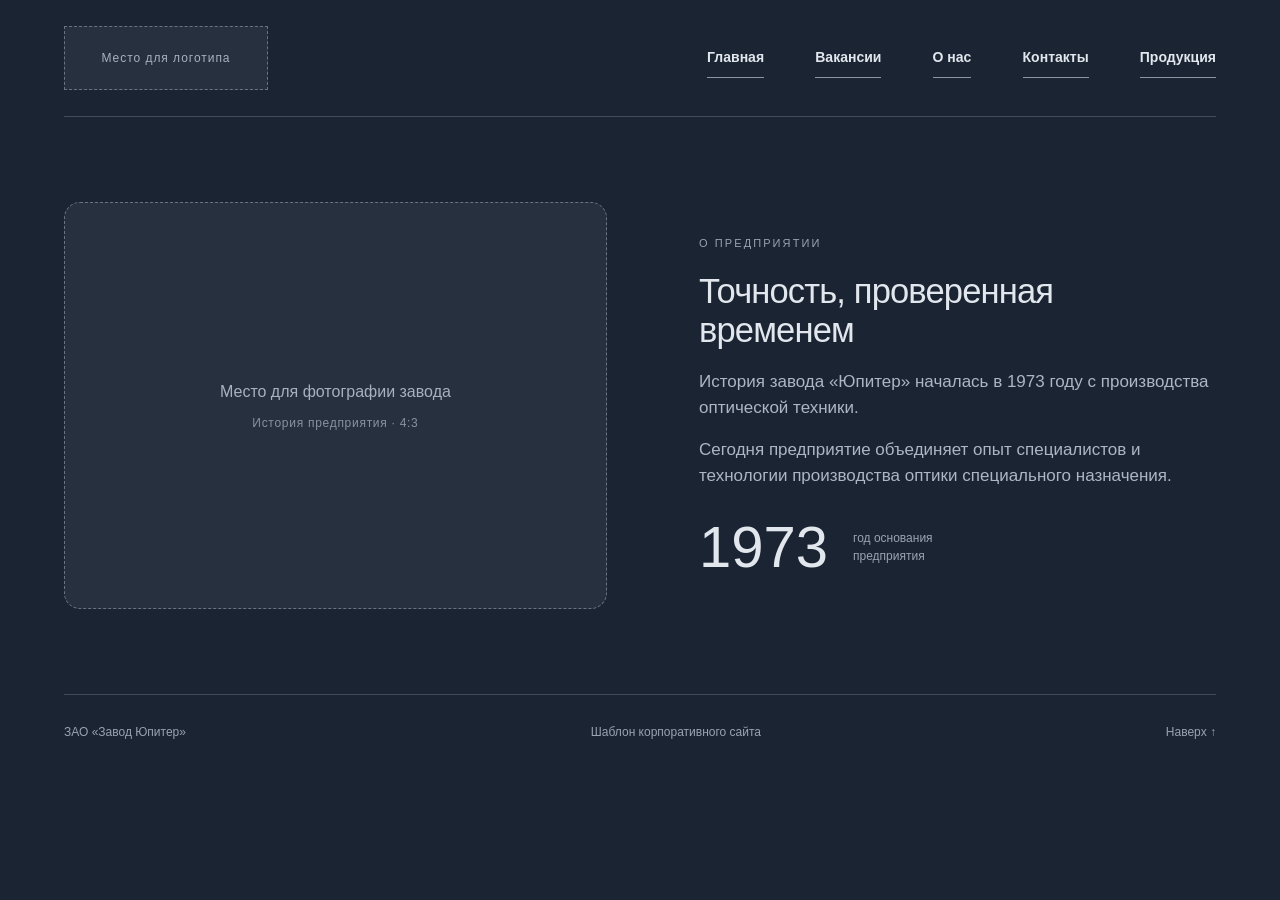
==== about.html @ 8c1e33b5 "Разделила сайт на отдельные страницы: Главная, О нас, Вакансии" ====
<!DOCTYPE html>
<html lang="ru">
<head>
    <meta charset="UTF-8">
    <link rel="stylesheet" href="./style.css">
    <meta name="viewport" content="width=device-width, initial-scale=1.0">
    <title>О предприятии — Завод Юпитер</title>
</head>
<body id="about-page">
    <a class="skip-link" href="#main">К содержимому</a>
    
    <header class="header wrap">
        <a class="logo-slot placeholder" href="index.html" aria-label="Завод Юпитер — главная">Место для логотипа</a>
        <nav aria-label="Основная навигация">
            <a href="index.html">Главная</a>
            <a href="careers.html">Вакансии</a>
            <a href="about.html">О нас</a>
            <a href="index.html#contacts">Контакты</a>
            <a href="index.html#products">Продукция</a>
        </nav>
    </header>

    <main id="main">
        <section class="about wrap" aria-labelledby="about-title">
            <div class="about-slot placeholder">
                <span>Место для фотографии завода<span>История предприятия · 4:3</span></span>
            </div>
            <div class="about-copy">
                <p class="eyebrow">О предприятии</p>
                <h2 id="about-title">Точность, проверенная временем</h2>
                <p>История завода «Юпитер» началась в 1973 году с производства оптической техники.</p>
                <p>Сегодня предприятие объединяет опыт специалистов и технологии производства оптики специального назначения.</p>
                <div class="history-mark">
                    <strong>1973</strong>
                    <span>год основания<br>предприятия</span>
                </div>
            </div>
        </section>
    </main>

    <footer class="footer wrap">
        <span>ЗАО «Завод Юпитер»</span>
        <span>Шаблон корпоративного сайта</span>
        <a href="index.html">Наверх ↑</a>
    </footer>
</body>
</html>
---- style.css ----
/* Цвета и настройки темы */
:root {
    color-scheme: dark;
    --bg: #1b2433;
    --panel: #252f3e;
    --text: #e2e7ed;
    --muted: #99a3b1;
    --line: #414b5a;
    --accent: #d83b47;
}

/* Базовые стили */
* {
    box-sizing: border-box;
}

html {
    scroll-behavior: smooth;
    scroll-padding-top: 30px;
}

body {
    margin: 0;
    background: var(--bg);
    color: var(--text);
    font-family: Arial, Helvetica, sans-serif;
    line-height: 1.5;
}

a {
    color: inherit;
    text-decoration: none;
}

a:focus-visible,
summary:focus-visible {
    outline: 2px solid #f17882;
    outline-offset: 6px;
}

.wrap {
    width: calc(100% - 128px);
    max-width: 1728px;
    margin-inline: auto;
}

/* Шапка и навигация */
.header {
    min-height: 116px;
    display: flex;
    align-items: center;
    justify-content: space-between;
    gap: 40px;
}

/* Ячейки для изображений */
.placeholder {
    border: 1px dashed #687383;
    background: #26303e;
    color: #a8b1bd;
    display: flex;
    align-items: center;
    justify-content: center;
    text-align: center;
}

.placeholder span span {
    display: block;
    font-size: 12px;
    letter-spacing: .06em;
    margin-top: 10px;
    color: #8792a2;
}

.logo-slot {
    width: 204px;
    height: 64px;
    font-size: 12px;
    letter-spacing: .08em;
    flex-shrink: 0;
}

.header nav {
    display: flex;
    gap: clamp(24px, 4vw, 76px);
}

nav a {
    font-size: 14px;
    font-weight: 600;
    padding: 9px 0;
    border-bottom: 1px solid #8b95a4;
    transition: color .2s;
}

nav a:hover,
.text-link:hover {
    color: #f17882;
}

/* Первый экран */
.hero {
    text-align: center;
    padding: 92px 0 64px;
}

.eyebrow {
    text-transform: uppercase;
    font-size: 11px;
    letter-spacing: .19em;
    color: var(--muted);
    margin: 0 0 20px;
}

h1 {
    font-size: clamp(36px, 3.6vw, 68px);
    line-height: 1.1;
    letter-spacing: -.035em;
    margin: 0 0 10px;
    font-weight: 600;
}

.hero-subtitle {
    text-transform: uppercase;
    font-size: clamp(12px, 1.2vw, 19px);
    color: var(--muted);
    margin: 0;
}

.button {
    display: inline-flex;
    justify-content: space-between;
    align-items: center;
    gap: 65px;
    border: 1px solid #616b78;
    background: #303a49;
    border-radius: 40px;
    padding: 11px 32px;
    margin-top: 53px;
    font-size: 18px;
    transition: background .2s;
}

.button:hover {
    background: #414d5f;
}

/* Продукция */
.product-feature {
    max-width: 1920px;
    margin: auto;
    min-height: 560px;
    position: relative;
    border-radius: 24px;
    overflow: hidden;
    background: var(--panel);
    display: flex;
    align-items: center;
    justify-content: flex-end;
    padding: 64px 6%;
}

.feature-slot {
    position: absolute;
    inset: 0;
    border-radius: 24px;
    justify-content: flex-start;
    padding: 6%;
    text-align: left;
    background: #222d3b;
}

.slot-label {
    max-width: 40%;
    font-size: 14px;
    letter-spacing: .035em;
}

.product-card {
    position: relative;
    width: 450px;
    max-width: 48%;
    padding: 48px 40px;
    background: #444d5b;
    border: 1px solid #66707e;
    border-radius: 40px;
}

.product-card .eyebrow {
    font-size: 10px;
    color: #c0c6cf;
}

h2 {
    font-weight: 500;
    font-size: clamp(28px, 2.7vw, 48px);
    line-height: 1.15;
    letter-spacing: -.025em;
    margin: 0 0 18px;
}

.product-card h2 {
    font-size: 30px;
    font-weight: 600;
}

.product-card ul {
    list-style: none;
    padding: 0;
    margin: 35px 0;
    font-size: 18px;
    line-height: 1.7;
}

.text-link {
    display: inline-block;
    font-size: 13px;
    border-bottom: 1px solid #8b95a4;
    padding-bottom: 7px;
}

/* Патенты */
.patents {
    padding-block: 80px 100px;
}

.section-heading {
    margin-bottom: 52px;
}

.centered {
    text-align: center;
}

.section-heading p:not(.eyebrow) {
    color: var(--muted);
    font-size: 17px;
    margin: 0;
}

.patent-grid {
    display: grid;
    grid-template-columns: repeat(4, minmax(0, 1fr));
    gap: 40px;
}

figure {
    margin: 0;
}

.patent-slot {
    aspect-ratio: .76;
    border-radius: 12px;
    background: #343e4c;
    padding: 25px;
    font-size: 14px;
}

figcaption {
    display: flex;
    gap: 18px;
    font-size: 12px;
    margin-top: 18px;
    color: #b6beca;
}

figcaption > span {
    color: #758294;
}

/* О предприятии */
.about {
    display: grid;
    grid-template-columns: 1.05fr 1fr;
    gap: 8%;
    padding-block: 85px;
    border-top: 1px solid var(--line);
}

.about-slot {
    aspect-ratio: 4/3;
    border-radius: 16px;
}

.about-copy {
    align-self: center;
}

.about-copy > p:not(.eyebrow) {
    color: #adb6c3;
    font-size: 17px;
    max-width: 550px;
}

.history-mark {
    display: flex;
    gap: 25px;
    align-items: center;
    margin-top: 30px;
}

.history-mark strong {
    font-size: 58px;
    line-height: 1;
    font-weight: 400;
}

.history-mark span {
    color: var(--muted);
    font-size: 12px;
}

/* Вакансии */
.careers {
    padding-block: 80px 100px;
    border-top: 1px solid var(--line);
}

.vacancy-list {
    border-top: 1px solid var(--line);
}

details {
    border-bottom: 1px solid var(--line);
    padding: 0 24px;
}

summary {
    cursor: pointer;
    list-style: none;
    display: flex;
    justify-content: space-between;
    align-items: center;
    gap: 20px;
    padding: 26px 0;
    font-size: 18px;
}

summary::-webkit-details-marker {
    display: none;
}

summary span {
    font-size: 28px;
    color: var(--muted);
    transition: transform .2s;
}

details[open] summary span {
    transform: rotate(45deg);
}

details p {
    color: var(--muted);
    margin: 0 0 18px;
}

details .text-link {
    margin-bottom: 25px;
}

/* Контакты */
.contacts {
    border-top: 1px solid var(--line);
    padding-block: 60px;
    display: flex;
    align-items: center;
    justify-content: space-between;
    gap: 30px;
}

.contacts p:not(.eyebrow) {
    color: var(--muted);
    font-size: 13px;
}

.phone {
    font-size: clamp(22px, 2.5vw, 42px);
    white-space: nowrap;
}

.phone span {
    color: var(--muted);
    margin-left: 20px;
}

/* Подвал */
.footer {
    border-top: 1px solid var(--line);
    padding-block: 28px;
    display: flex;
    justify-content: space-between;
    gap: 20px;
    color: var(--muted);
    font-size: 12px;
}

/* Доступность */
.skip-link {
    position: absolute;
    top: 10px;
    left: 10px;
    transform: translateY(-200%);
    padding: 12px;
    background: var(--bg);
    z-index: 10;
}

.skip-link:focus {
    transform: none;
}

@media (min-width: 1800px) {
    .hero {
        padding-block: 110px 75px;
    }

    .product-feature {
        min-height: 700px;
    }

    .patent-slot {
        padding: 40px;
    }

}

@media (max-width: 1000px) {
    .wrap {
        width: calc(100% - 64px);
    }

    .header {
        gap: 24px;
    }

    .header nav {
        gap: 22px;
    }

    .logo-slot {
        width: 160px;
    }

    .hero {
        padding-top: 70px;
    }

    .product-feature {
        min-height: 480px;
        padding: 40px;
    }

    .product-card {
        padding: 32px;
        max-width: 52%;
    }

    .product-card h2 {
        font-size: 26px;
    }

    .product-card ul {
        font-size: 16px;
    }

    .patent-grid {
        gap: 20px;
    }

    .about {
        gap: 40px;
    }

    .phone {
        font-size: 26px;
    }

}

@media (max-width: 700px) {
    .wrap {
        width: calc(100% - 40px);
    }

    .header {
        padding-block: 22px;
        flex-direction: column;
        align-items: flex-start;
        gap: 22px;
    }

    .logo-slot {
        height: 50px;
    }

    .header nav {
        width: 100%;
        gap: 10px 22px;
        flex-wrap: wrap;
    }

    nav a {
        font-size: 12px;
    }

    .hero {
        padding-block: 55px 45px;
    }

    .hero .eyebrow {
        font-size: 9px;
    }

    .button {
        margin-top: 32px;
    }

    .product-feature {
        margin-inline: 12px;
        padding: 0;
        display: block;
        border-radius: 16px;
    }

    .feature-slot {
        position: relative;
        min-height: 240px;
        border-radius: 16px 16px 0 0;
        padding: 25px;
        justify-content: center;
        text-align: center;
    }

    .slot-label {
        max-width: 100%;
        font-size: 12px;
    }

    .product-card {
        width: 100%;
        max-width: none;
        padding: 30px;
        border-radius: 0 0 16px 16px;
    }

    .product-card ul {
        margin-block: 24px;
    }

    .patents {
        padding-block: 55px;
    }

    .section-heading {
        margin-bottom: 32px;
    }

    .section-heading p:not(.eyebrow) {
        font-size: 14px;
    }

    .patent-grid {
        grid-template-columns: repeat(2, minmax(0, 1fr));
        gap: 28px 16px;
    }

    .patent-slot {
        font-size: 12px;
        padding: 12px;
    }

    figcaption {
        font-size: 10px;
        gap: 8px;
    }

    .about {
        grid-template-columns: 1fr;
        padding-block: 50px;
        gap: 32px;
    }

    .about-copy > p:not(.eyebrow) {
        font-size: 15px;
    }

    .careers {
        padding-block: 50px;
    }

    details {
        padding-inline: 4px;
    }

    summary {
        font-size: 15px;
        padding-block: 22px;
    }

    .contacts {
        align-items: flex-start;
        flex-direction: column;
        padding-block: 45px;
    }

    .phone {
        font-size: 24px;
    }

    .phone span {
        margin-left: 5px;
    }

    .footer {
        flex-wrap: wrap;
        font-size: 11px;
    }

    .footer span:nth-child(2) {
        display: none;
    }

}

@media (prefers-reduced-motion: reduce) {
    html {
        scroll-behavior: auto;
    }

    * {
        transition: none !important;
    }

}
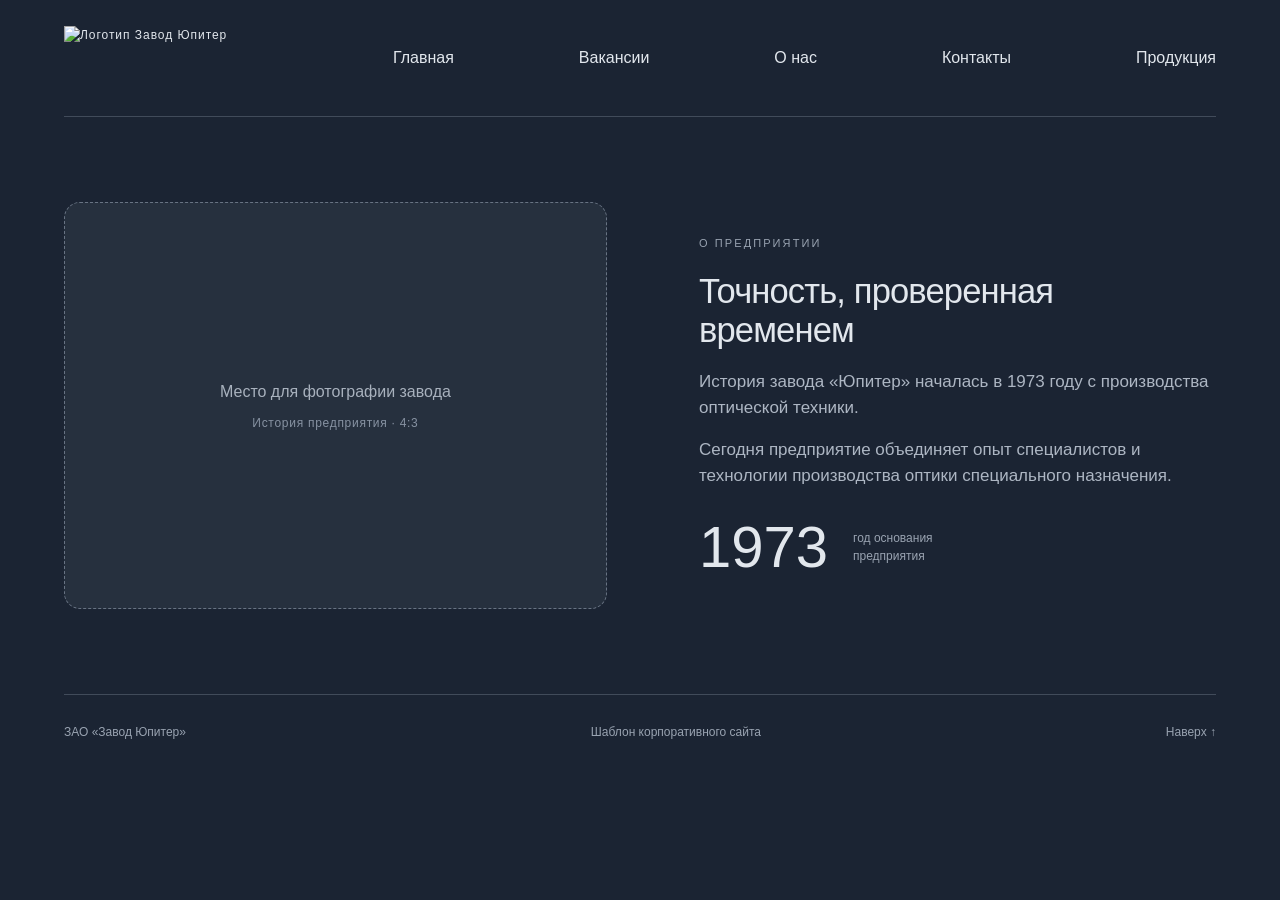
==== commit 8737dfd6: "gjcvjnhtnm" ====
--- a/about.html
+++ b/about.html
@@ -7,17 +7,18 @@
     <title>О предприятии — Завод Юпитер</title>
 </head>
 <body id="about-page">
-    <a class="skip-link" href="#main">К содержимому</a>
+   
     
     <header class="header wrap">
-        <a class="logo-slot placeholder" href="index.html" aria-label="Завод Юпитер — главная">Место для логотипа</a>
-        <nav aria-label="Основная навигация">
+       <a class="logo-slot" href="index.html" aria-label="Завод Юпитер — главная">
+   <img src="./imпg/logo.jpg" alt="Логотип Завод Юпитер">
+</a>
             <a href="index.html">Главная</a>
             <a href="careers.html">Вакансии</a>
             <a href="about.html">О нас</a>
             <a href="index.html#contacts">Контакты</a>
             <a href="index.html#products">Продукция</a>
-        </nav>
+       
     </header>
 
     <main id="main">
--- a/style.css
+++ b/style.css
@@ -26,7 +26,20 @@
     font-family: Arial, Helvetica, sans-serif;
     line-height: 1.5;
 }
-
+.logo-slot {
+    display: block;       /* Превращаем ссылку в блок фиксированного размера */
+    width: 204px;         /* Ширина по твоему макету */
+    height: 64px;         /* Высота по твоему макету */
+    border: none;         /* Убираем рамку, если она осталась от placeholder */
+    background: none;     /* Убираем серый фон заглушки */
+}
+
+/* Сама картинка внутри */
+.logo-slot img {
+    width: 100%;          /* Растягиваем на всю ширину контейнера */
+    height: 100%;         /* Растягиваем на всю высоту контейнера */
+    object-fit: contain;  /* ВАЖНО: Логотип впишется целиком, не обрежется и не сплющится */
+    display: block;  }    
 a {
     color: inherit;
     text-decoration: none;
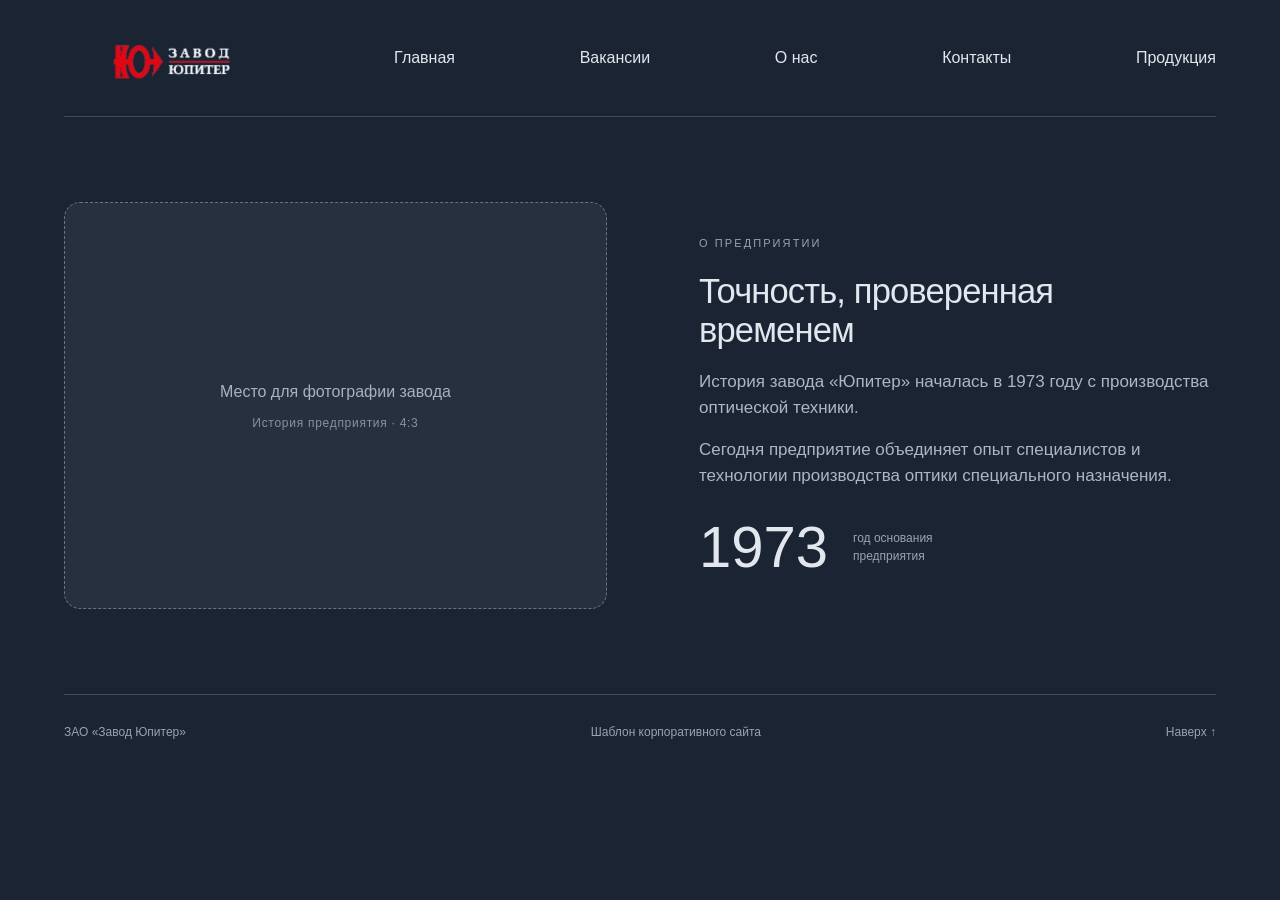
==== commit 9b8dd691: "a" ====
--- a/about.html
+++ b/about.html
@@ -11,7 +11,7 @@
     
     <header class="header wrap">
        <a class="logo-slot" href="index.html" aria-label="Завод Юпитер — главная">
-   <img src="./imпg/logo.jpg" alt="Логотип Завод Юпитер">
+   <img src="./img/logo.png" alt="Логотип Завод Юпитер">
 </a>
             <a href="index.html">Главная</a>
             <a href="careers.html">Вакансии</a>
--- a/style.css
+++ b/style.css
@@ -26,20 +26,7 @@
     font-family: Arial, Helvetica, sans-serif;
     line-height: 1.5;
 }
-.logo-slot {
-    display: block;       /* Превращаем ссылку в блок фиксированного размера */
-    width: 204px;         /* Ширина по твоему макету */
-    height: 64px;         /* Высота по твоему макету */
-    border: none;         /* Убираем рамку, если она осталась от placeholder */
-    background: none;     /* Убираем серый фон заглушки */
-}
-
-/* Сама картинка внутри */
-.logo-slot img {
-    width: 100%;          /* Растягиваем на всю ширину контейнера */
-    height: 100%;         /* Растягиваем на всю высоту контейнера */
-    object-fit: contain;  /* ВАЖНО: Логотип впишется целиком, не обрежется и не сплющится */
-    display: block;  }    
+
 a {
     color: inherit;
     text-decoration: none;
@@ -57,7 +44,9 @@
     margin-inline: auto;
 }
 
-/* Шапка и навигация */
+/* =========================================
+   ИСПРАВЛЕННАЯ ШАПКА И НАВИГАЦИЯ
+   ========================================= */
 .header {
     min-height: 116px;
     display: flex;
@@ -65,6 +54,50 @@
     justify-content: space-between;
     gap: 40px;
 }
+
+/* НОВЫЕ СТИЛИ ДЛЯ ЛОГОТИПА */
+.logo-slot {
+    display: flex;
+    align-items: center;
+    justify-content: center;
+    /* Убрали жесткие размеры, чтобы логотип не был маленьким в большой рамке */
+    padding: 10px; 
+    border: none !important;       /* Убираем пунктирную рамку placeholder */
+    background: transparent !important; /* Убираем серый фон */
+    flex-shrink: 0;
+}
+
+.logo-slot img {
+    height: 50px; /* Оптимальная высота для шапки */
+    width: auto;  /* Ширина подстроится пропорционально */
+    object-fit: contain;
+    display: block;
+}
+
+/* ИСПРАВЛЕННОЕ МЕНЮ (чтобы не разъезжалось) */
+.header nav {
+    display: flex;
+    gap: 30px; /* Фиксированный отступ вместо растягивающегося clamp */
+    align-items: center;
+}
+
+nav a {
+    font-size: 14px;
+    font-weight: 600;
+    padding: 9px 0;
+    border-bottom: 1px solid #8b95a4;
+    transition: color .2s;
+    white-space: nowrap; /* Чтобы ссылки не переносились */
+}
+
+nav a:hover,
+.text-link:hover {
+    color: #f17882;
+}
+
+/* =========================================
+   ОСТАЛЬНЫЕ СТИЛИ (БЕЗ ИЗМЕНЕНИЙ)
+   ========================================= */
 
 /* Ячейки для изображений */
 .placeholder {
@@ -83,32 +116,6 @@
     letter-spacing: .06em;
     margin-top: 10px;
     color: #8792a2;
-}
-
-.logo-slot {
-    width: 204px;
-    height: 64px;
-    font-size: 12px;
-    letter-spacing: .08em;
-    flex-shrink: 0;
-}
-
-.header nav {
-    display: flex;
-    gap: clamp(24px, 4vw, 76px);
-}
-
-nav a {
-    font-size: 14px;
-    font-weight: 600;
-    padding: 9px 0;
-    border-bottom: 1px solid #8b95a4;
-    transition: color .2s;
-}
-
-nav a:hover,
-.text-link:hover {
-    color: #f17882;
 }
 
 /* Первый экран */
@@ -451,8 +458,9 @@
         gap: 22px;
     }
 
-    .logo-slot {
-        width: 160px;
+    /* Адаптив для логотипа на планшетах */
+    .logo-slot img {
+        height: 40px;
     }
 
     .hero {
@@ -501,10 +509,6 @@
         flex-direction: column;
         align-items: flex-start;
         gap: 22px;
-    }
-
-    .logo-slot {
-        height: 50px;
     }
 
     .header nav {
@@ -645,4 +649,4 @@
         transition: none !important;
     }
 
-}
+}
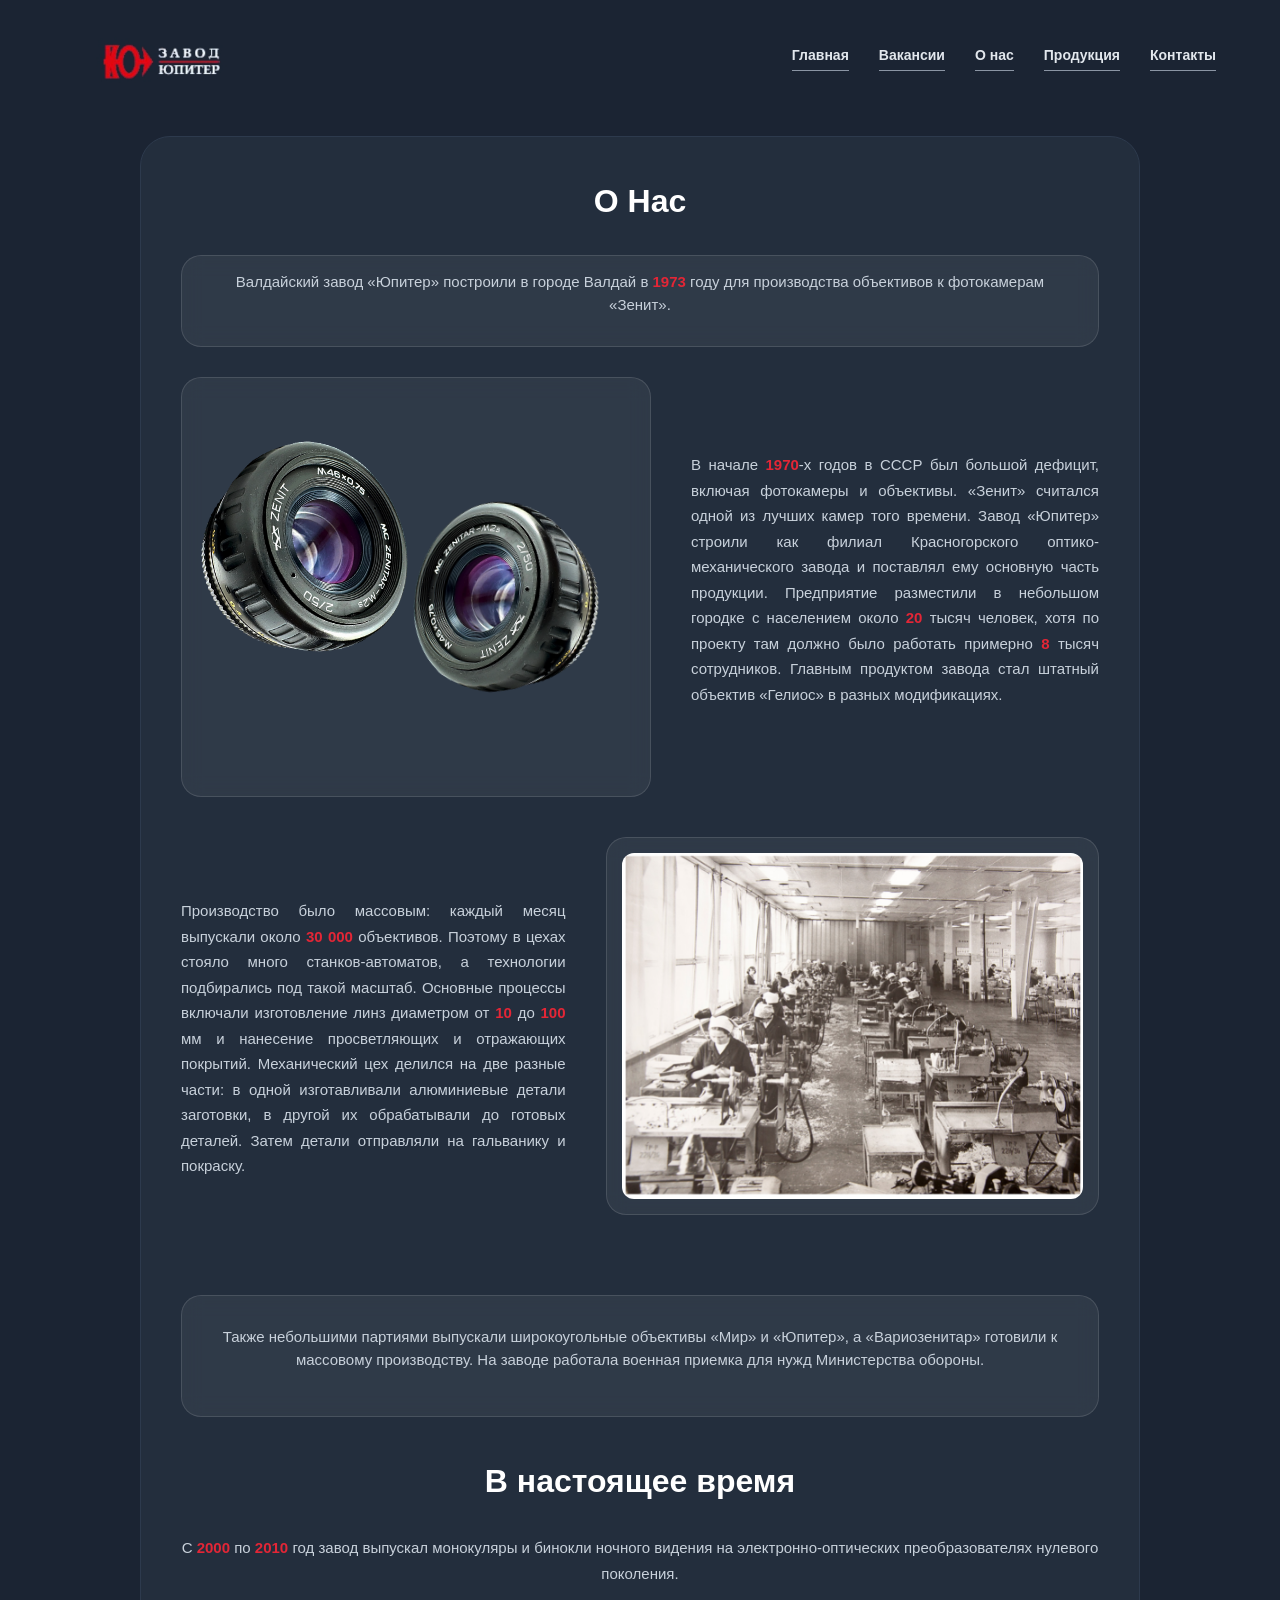
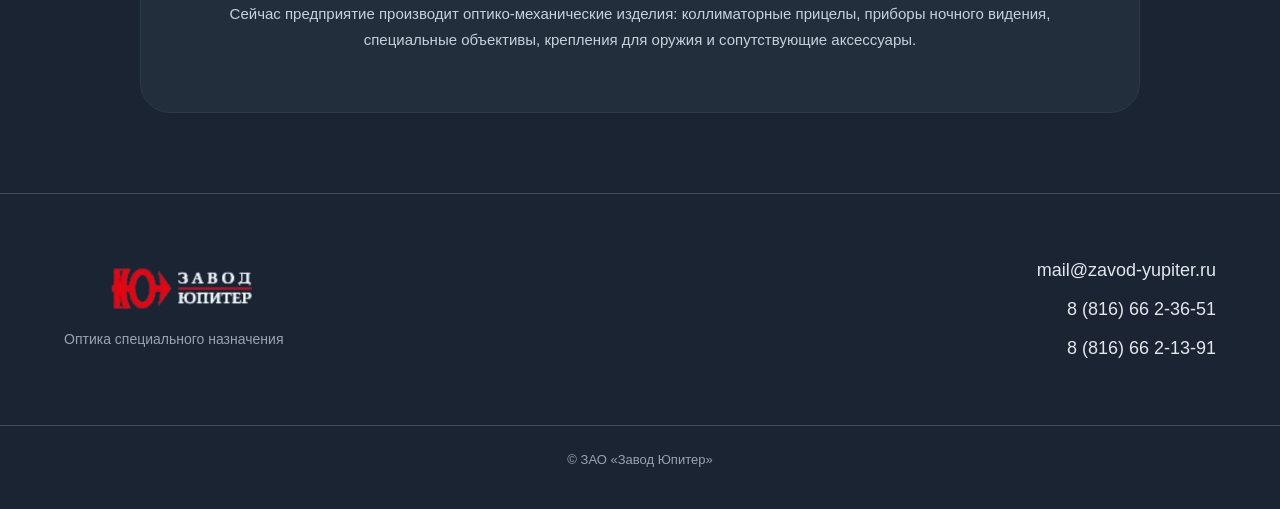
==== commit e2029377: "закончила" ====
--- a/about.html
+++ b/about.html
@@ -7,42 +7,79 @@
     <title>О предприятии — Завод Юпитер</title>
 </head>
 <body id="about-page">
-   
-    
-    <header class="header wrap">
-       <a class="logo-slot" href="index.html" aria-label="Завод Юпитер — главная">
-   <img src="./img/logo.png" alt="Логотип Завод Юпитер">
-</a>
+
+    <!-- ШАПКА -->
+    <div class="shapka">
+        <a href="index.html">
+            <img src="./img/logo.png" alt="Логотип Завод Юпитер" class="logo-img">
+        </a>
+        <div class="menu">
             <a href="index.html">Главная</a>
             <a href="careers.html">Вакансии</a>
             <a href="about.html">О нас</a>
-            <a href="index.html#contacts">Контакты</a>
-            <a href="index.html#products">Продукция</a>
-       
-    </header>
+            <a href="products.html">Продукция</a>
+            <a href="index.html#kontakty">Контакты</a>
+        </div>
+    </div>
 
-    <main id="main">
-        <section class="about wrap" aria-labelledby="about-title">
-            <div class="about-slot placeholder">
-                <span>Место для фотографии завода<span>История предприятия · 4:3</span></span>
+    <!-- ОСНОВНОЙ КОНТЕНТ -->
+    <div class="about-wrapper">
+        
+        <p class="section-title">О Нас</p>
+
+        <div class="glass-box intro-box center-text"><!-- Вводный текст (класс intro-box делает плашку тоньше) -->
+            <p>Валдайский завод «Юпитер» построили в городе Валдай в <span class="red">1973</span> году для производства объективов к фотокамерам «Зенит».</p>
+        </div>
+
+        <div class="row"><!-- стекло объективов -->
+            <div class="glass-box col-photo">
+                <img src="./img/obektiv.png" alt="Объектив" class="obj-left">
+                <img src="./img/obektiv2.png" alt="Объектив" class="obj-right">
             </div>
-            <div class="about-copy">
-                <p class="eyebrow">О предприятии</p>
-                <h2 id="about-title">Точность, проверенная временем</h2>
-                <p>История завода «Юпитер» началась в 1973 году с производства оптической техники.</p>
-                <p>Сегодня предприятие объединяет опыт специалистов и технологии производства оптики специального назначения.</p>
-                <div class="history-mark">
-                    <strong>1973</strong>
-                    <span>год основания<br>предприятия</span>
-                </div>
+            <div class="col-text">
+                <p>В начале <span class="red">1970</span>-х годов в СССР был большой дефицит, включая фотокамеры и объективы. «Зенит» считался одной из лучших камер того времени. Завод «Юпитер» строили как филиал Красногорского оптико-механического завода и поставлял ему основную часть продукции. Предприятие разместили в небольшом городке с населением около <span class="red">20</span> тысяч человек, хотя по проекту там должно было работать примерно <span class="red">8</span> тысяч сотрудников. Главным продуктом завода стал штатный объектив «Гелиос» в разных модификациях.</p>
             </div>
-        </section>
-    </main>
+        </div>
 
-    <footer class="footer wrap">
-        <span>ЗАО «Завод Юпитер»</span>
-        <span>Шаблон корпоративного сайта</span>
-        <a href="index.html">Наверх ↑</a>
-    </footer>
+        <div class="row">
+            <div class="col-text">
+                <p>Производство было массовым: каждый месяц выпускали около <span class="red">30 000</span> объективов. Поэтому в цехах стояло много станков-автоматов, а технологии подбирались под такой масштаб. Основные процессы включали изготовление линз диаметром от <span class="red">10</span> до <span class="red">100</span> мм и нанесение просветляющих и отражающих покрытий. Механический цех делился на две разные части: в одной изготавливали алюминиевые детали заготовки, в другой их обрабатывали до готовых деталей. Затем детали отправляли на гальванику и покраску.</p>
+            </div>
+            <div class="glass-box people-box">
+                <img src="./img/people.png" alt="Цех завода">
+            </div>
+        </div>
+
+        <div class="glass-box center-text">
+            <p>Также небольшими партиями выпускали широкоугольные объективы «Мир» и «Юпитер», а «Вариозенитар» готовили к массовому производству. На заводе работала военная приемка для нужд Министерства обороны.</p>
+        </div>
+
+        <p class="section-title">В настоящее время</p>
+
+        <div class="center-text text-bottom">
+            <p>С <span class="red">2000</span> по <span class="red">2010</span> год завод выпускал монокуляры и бинокли ночного видения на электронно-оптических преобразователях нулевого поколения.</p>
+            <p>Сейчас предприятие производит оптико-механические изделия: коллиматорные прицелы, приборы ночного видения, специальные объективы, крепления для оружия и сопутствующие аксессуары.</p>
+        </div>
+
+    </div>
+
+    <!-- ПОДВАЛ -->
+    <div class="podval">
+        <div class="podval-obolochka">
+            <div class="podval-levo">
+                <img src="./img/logo.png" alt="Завод Юпитер" class="podval-logo">
+                <p class="podval-tekst">Оптика специального назначения</p>
+            </div>
+            <div class="podval-pravo">
+                <a class="podval-ssylka" href="mailto:mail@zavod-yupiter.ru">mail@zavod-yupiter.ru</a>
+                <a class="podval-ssylka" href="tel:+781666623651">8 (816) 66 2-36-51</a>
+                <a class="podval-ssylka" href="tel:+781666621391">8 (816) 66 2-13-91</a>
+            </div>
+        </div>
+        <div class="podval-niz">
+            <p>© ЗАО «Завод Юпитер»</p>
+        </div>
+    </div>
+
 </body>
 </html>
--- a/style.css
+++ b/style.css
@@ -1,652 +1,627 @@
-/* Цвета и настройки темы */
-:root {
-    color-scheme: dark;
-    --bg: #1b2433;
-    --panel: #252f3e;
-    --text: #e2e7ed;
-    --muted: #99a3b1;
-    --line: #414b5a;
-    --accent: #d83b47;
-}
-
-/* Базовые стили */
-* {
-    box-sizing: border-box;
-}
-
-html {
-    scroll-behavior: smooth;
-    scroll-padding-top: 30px;
+/* border-box: ширина блока включает в себя рамки и отступы, чтобы ничего не разъезжалось звезда у скобки говорит что ко всему относится  */
+* { 
+    box-sizing: border-box; 
 }
 
 body {
     margin: 0;
-    background: var(--bg);
-    color: var(--text);
-    font-family: Arial, Helvetica, sans-serif;
-    line-height: 1.5;
-}
-
-a {
-    color: inherit;
-    text-decoration: none;
-}
-
-a:focus-visible,
-summary:focus-visible {
-    outline: 2px solid #f17882;
-    outline-offset: 6px;
-}
-
-.wrap {
+    background: #1b2433;
+    color: #e2e7ed;
+    font-family: Arial, sans-serif;
+    line-height: 1.5;  /* Расстояние между строками текста */
+}
+
+p { 
+    margin: 0 0 15px 0; 
+}
+a { /* Настройки для всех ссылок */
+    color: inherit; 
+    text-decoration: none; 
+}
+img { 
+    max-width: 100%; 
+    display: block; /* картинку квадратным блоком (чтобы не было зазоров снизу) */
+}
+
+/*  ШАПКА  */
+.shapka {
+    min-height: 116px;
+    width: calc(100% - 128px); /* ширина на весь экран но чтоб были отступы ставим фиксированное числ -128 тк браузер делит на 2 и будет с двух сторон 64 */
+    max-width: 1728px;
+    margin: 0 auto;  /*  сверху/снизу 0, слева/справа auto (браузер сам центрирует) */
+    display: flex;
+    align-items: center;
+    justify-content: space-between;
+}
+
+.logo-img { 
+    height: 50px; 
+    display: block; /* картинку квадратным блоком (чтобы не было зазоров снизу) */
+}
+.menu { /*  выставили все рядом (контейнер)  */
+    display: flex; 
+    gap: 30px; 
+}
+
+.menu a { /*  нашли все что лежит в этом контейнере и задали цвета  */
+    font-size: 14px;
+    font-weight: 600;
+    border-bottom: 1px solid #8b95a4;
+    padding-bottom: 4px;
+}
+
+.menu a:hover {
+     color: #f17882;
+     }
+
+/*  ГЛАВНАЯ СТРАНИЦА */
+.pervyy-ekran {
     width: calc(100% - 128px);
     max-width: 1728px;
-    margin-inline: auto;
-}
-
-/* =========================================
-   ИСПРАВЛЕННАЯ ШАПКА И НАВИГАЦИЯ
-   ========================================= */
-.header {
-    min-height: 116px;
-    display: flex;
-    align-items: center;
-    justify-content: space-between;
-    gap: 40px;
-}
-
-/* НОВЫЕ СТИЛИ ДЛЯ ЛОГОТИПА */
-.logo-slot {
-    display: flex;
-    align-items: center;
-    justify-content: center;
-    /* Убрали жесткие размеры, чтобы логотип не был маленьким в большой рамке */
-    padding: 10px; 
-    border: none !important;       /* Убираем пунктирную рамку placeholder */
-    background: transparent !important; /* Убираем серый фон */
-    flex-shrink: 0;
-}
-
-.logo-slot img {
-    height: 50px; /* Оптимальная высота для шапки */
-    width: auto;  /* Ширина подстроится пропорционально */
-    object-fit: contain;
-    display: block;
-}
-
-/* ИСПРАВЛЕННОЕ МЕНЮ (чтобы не разъезжалось) */
-.header nav {
-    display: flex;
-    gap: 30px; /* Фиксированный отступ вместо растягивающегося clamp */
-    align-items: center;
-}
-
-nav a {
-    font-size: 14px;
-    font-weight: 600;
-    padding: 9px 0;
-    border-bottom: 1px solid #8b95a4;
-    transition: color .2s;
-    white-space: nowrap; /* Чтобы ссылки не переносились */
-}
-
-nav a:hover,
-.text-link:hover {
-    color: #f17882;
-}
-
-/* =========================================
-   ОСТАЛЬНЫЕ СТИЛИ (БЕЗ ИЗМЕНЕНИЙ)
-   ========================================= */
-
-/* Ячейки для изображений */
-.placeholder {
-    border: 1px dashed #687383;
-    background: #26303e;
-    color: #a8b1bd;
-    display: flex;
-    align-items: center;
-    justify-content: center;
-    text-align: center;
-}
-
-.placeholder span span {
-    display: block;
-    font-size: 12px;
-    letter-spacing: .06em;
-    margin-top: 10px;
-    color: #8792a2;
-}
-
-/* Первый экран */
-.hero {
+    margin: 0 auto;
     text-align: center;
     padding: 92px 0 64px;
 }
 
-.eyebrow {
-    text-transform: uppercase;
-    font-size: 11px;
-    letter-spacing: .19em;
-    color: var(--muted);
-    margin: 0 0 20px;
-}
-
-h1 {
-    font-size: clamp(36px, 3.6vw, 68px);
-    line-height: 1.1;
-    letter-spacing: -.035em;
-    margin: 0 0 10px;
-    font-weight: 600;
-}
-
-.hero-subtitle {
-    text-transform: uppercase;
-    font-size: clamp(12px, 1.2vw, 19px);
-    color: var(--muted);
-    margin: 0;
-}
-
-.button {
-    display: inline-flex;
-    justify-content: space-between;
-    align-items: center;
-    gap: 65px;
+.glavnyy-zagolovok { 
+    font-size: 60px; 
+    font-weight: 600; 
+    margin-bottom: 10px;
+ }
+.podzagolovok {
+     font-size: 16px; 
+     color: #99a3b1; 
+     text-transform: uppercase; /* Делает все буквы заглавными */
+    }
+
+.knopka {
+    display: inline-block;/* Кнопка по размеру текста, а не на весь экран */
     border: 1px solid #616b78;
     background: #303a49;
     border-radius: 40px;
-    padding: 11px 32px;
-    margin-top: 53px;
+    padding: 14px 40px;
+    margin-top: 40px;
     font-size: 18px;
-    transition: background .2s;
-}
-
-.button:hover {
-    background: #414d5f;
-}
-
-/* Продукция */
-.product-feature {
+}
+
+.knopka:hover { background: #414d5f; }
+
+.produkciya-blok {
     max-width: 1920px;
-    margin: auto;
-    min-height: 560px;
+    margin: 0 auto;
+    min-height: 680px;
     position: relative;
     border-radius: 24px;
     overflow: hidden;
-    background: var(--panel);
     display: flex;
     align-items: center;
     justify-content: flex-end;
-    padding: 64px 6%;
-}
-
-.feature-slot {
+    padding: 80px 8%;
+}
+
+.foto-fon {
+     position: absolute; 
+     inset: 0;
+      z-index: 0; /* на заднем плане */
+    }
+
+.foto-fon img {
+    width: 100%;
+    height: 100%;
+    object-fit: cover;/* Картинка заполняет блок, не искажаясь (лишнее обрезается) */
+    filter: brightness(0.6) blur(0.5px);/* Затемняем и размываем фото, чтобы текст читался */
+}
+
+.foto-fon::after {  /* Создаем дополнительный слой поверх фото */
+    content: "";
     position: absolute;
     inset: 0;
-    border-radius: 24px;
-    justify-content: flex-start;
-    padding: 6%;
-    text-align: left;
-    background: #222d3b;
-}
-
-.slot-label {
-    max-width: 40%;
-    font-size: 14px;
-    letter-spacing: .035em;
-}
-
-.product-card {
-    position: relative;
-    width: 450px;
-    max-width: 48%;
+    background: linear-gradient(90deg, rgba(27,36,51,0.05), rgba(27,36,51,0.7));/* Градиент: слева прозрачно, справа темно */
+}
+
+.kartochka-tovara {
+    position: relative;/* Поднимаем над фоном */
+    z-index: 1;/* Ставим выше картинки */
+    width: 420px;
+    max-width: 45%;
     padding: 48px 40px;
-    background: #444d5b;
-    border: 1px solid #66707e;
+    text-align: center;
+    background: rgba(37, 47, 62, 0.42);
+    backdrop-filter: blur(20px);/* Размытие фона за карточкой (эффект стекла) */
+    border: 1px solid rgba(255, 255, 255, 0.14);
     border-radius: 40px;
 }
 
-.product-card .eyebrow {
-    font-size: 10px;
-    color: #c0c6cf;
-}
-
-h2 {
+.zagolovok-kartochki {
+     font-size: 30px; 
+     font-weight: 600;
+      margin-bottom: 24px;/* отступ внизу */
+     }
+.punkt-spiska { 
+    font-size: 18px; 
+    line-height: 1.7; 
+}
+
+.patenty {
+    width: calc(100% - 128px);
+    max-width: 1728px;
+    margin: 0 auto;
+    padding: 80px 0 100px;
+}
+
+.shapka-sekcii { 
+    text-align: center;
+     margin-bottom: 52px; 
+    }
+.zagolovok-sekcii { 
+    font-size: 40px; 
+    font-weight: 500; 
+    margin-bottom: 12px;
+ }
+.podzagolovok-sekcii { 
+    font-size: 17px; 
+    color: #99a3b1; 
+}
+
+.setka-patentov {
+    display: grid;/*  ровных рядов */
+    grid-template-columns: repeat(4, 1fr);/* 4 колонки одинакового размера */
+    gap: 40px;
+}
+
+.patent-mesto {
+    aspect-ratio: 3 / 4;aspect-ratio: 3 / 4; /* форма прямоугольника */
+    border-radius: 16px;
+    overflow: hidden;/* Обрезаем картинку по скругленным углам */
+    padding: 10px;
+    background: rgba(37, 47, 62, 0.42);
+    backdrop-filter: blur(20px);
+    border: 1px solid rgba(255, 255, 255, 0.14);
+}
+
+.patent-mesto img {
+    width: 100%;
+    height: 100%;
+    object-fit: contain;/* Картинка вписывается целиком, не обрезается */
+    background: #f4f4f4;
+    border-radius: 10px;
+}
+
+.kontakty {
+    width: calc(100% - 128px);
+    max-width: 1728px;
+    margin: 0 auto;
+    border-top: 1px solid #414b5a;
+    padding: 80px 0 100px;
+    text-align: center;
+}
+
+.steklo-blok {
+    display: flex;
+    justify-content: space-around;
+    max-width: 700px;
+    margin: 40px auto 0;
+    padding: 40px;
+    background: rgba(255, 255, 255, 0.05);
+    backdrop-filter: blur(15px);
+    border: 1px solid rgba(255, 255, 255, 0.1);
+    border-radius: 16px;
+}
+
+.kontakt-kol { 
+    display: flex;
+     flex-direction: column; 
+     gap: 8px; 
+    }
+
+.nadzagolovok {
+    font-size: 12px;
+    text-transform: uppercase;/* Заглавные буквы */
+    letter-spacing: 0.1em;
+    color: #99a3b1;
+    margin-bottom: 8px;
+}
+
+.ssylka { 
+    font-size: 18px; 
     font-weight: 500;
-    font-size: clamp(28px, 2.7vw, 48px);
-    line-height: 1.15;
-    letter-spacing: -.025em;
-    margin: 0 0 18px;
-}
-
-.product-card h2 {
-    font-size: 30px;
-    font-weight: 600;
-}
-
-.product-card ul {
-    list-style: none;
-    padding: 0;
-    margin: 35px 0;
-    font-size: 18px;
+ }
+.ssylka:hover { 
+    color: #f17882;
+ }
+.ssylka-serebro { 
+    font-size: 14px; 
+    color: #99a3b1;
+ }
+.ssylka-serebro:hover {
+     color: #f17882; 
+    }
+
+/*  ОБЩАЯ ОБЕРТКА ДЛЯ СТРАНИЦ */
+.about-wrapper {
+    width: calc(100% - 128px);
+    max-width: 1000px;
+    margin: 20px auto 80px;
+    background: #232e3d;
+    border: 1px solid #2d3a4d;
+    border-radius: 30px;
+    padding: 40px;
+}
+
+.section-title {
+    font-size: 32px;
+    font-weight: bold;
+    text-align: center;
+    margin-bottom: 30px;
+    color: #ffffff;
+}
+
+.glass-box {
+    background: rgba(255, 255, 255, 0.06);
+    border: 1px solid rgba(255, 255, 255, 0.12);
+    border-radius: 20px;
+    padding: 30px;
+    backdrop-filter: blur(10px);
+    margin-bottom: 40px;
+}
+
+.intro-box {
+     padding: 15px 30px;
+      margin-bottom: 30px;
+     }
+
+.center-text { 
+    text-align: center; 
+    color: #c8d1db; 
+    font-size: 15px;
+ }
+
+.row {
+    display: flex;
+    gap: 40px;
+    margin-bottom: 40px;
+    align-items: center;
+}
+
+.col-text {
+    flex: 1;
+    font-size: 15px;
+    color: #c8d1db;
     line-height: 1.7;
-}
-
-.text-link {
-    display: inline-block;
-    font-size: 13px;
-    border-bottom: 1px solid #8b95a4;
-    padding-bottom: 7px;
-}
-
-/* Патенты */
-.patents {
-    padding-block: 80px 100px;
-}
-
-.section-heading {
-    margin-bottom: 52px;
-}
-
-.centered {
-    text-align: center;
-}
-
-.section-heading p:not(.eyebrow) {
-    color: var(--muted);
-    font-size: 17px;
-    margin: 0;
-}
-
-.patent-grid {
-    display: grid;
-    grid-template-columns: repeat(4, minmax(0, 1fr));
-    gap: 40px;
-}
-
-figure {
-    margin: 0;
-}
-
-.patent-slot {
-    aspect-ratio: .76;
+    text-align: justify;
+}
+
+/* --- Стекло с объективами (НЕ ТРОГАЕМ) --- */
+.col-photo {
+    flex: 1;
+    position: relative;/* Точка отсчета для абсолютно позиционированных объективов */
+    min-height: 420px; 
+    margin-bottom: 0;
+    overflow: hidden; /* Обрезает объективы, если они вылезут */
+}
+
+.obj-left {
+    width: 50%;             
+    position: absolute;     
+    top: 15px;              
+    left: 2%;               
+    transform: rotate(146deg); 
+}
+
+.obj-right {
+    width: 45%;             
+    position: absolute;     
+    top: 80px;              
+    right: 9%;              
+    transform: rotate(186deg);  
+}
+
+/* --- Блок с фотографией цеха (ЦЕНТРИРУЕМ) --- */
+.people-box {
+    flex: 1.2;    
+    padding: 15px; 
+    display: flex;
+    justify-content: center;
+    align-items: center;
+}
+
+.people-box img {
+    width: 100%;
     border-radius: 12px;
-    background: #343e4c;
-    padding: 25px;
-    font-size: 14px;
-}
-
-figcaption {
-    display: flex;
-    gap: 18px;
-    font-size: 12px;
-    margin-top: 18px;
-    color: #b6beca;
-}
-
-figcaption > span {
-    color: #758294;
-}
-
-/* О предприятии */
-.about {
-    display: grid;
-    grid-template-columns: 1.05fr 1fr;
-    gap: 8%;
-    padding-block: 85px;
-    border-top: 1px solid var(--line);
-}
-
-.about-slot {
-    aspect-ratio: 4/3;
-    border-radius: 16px;
-}
-
-.about-copy {
-    align-self: center;
-}
-
-.about-copy > p:not(.eyebrow) {
-    color: #adb6c3;
-    font-size: 17px;
-    max-width: 550px;
-}
-
-.history-mark {
-    display: flex;
-    gap: 25px;
-    align-items: center;
-    margin-top: 30px;
-}
-
-.history-mark strong {
-    font-size: 58px;
-    line-height: 1;
-    font-weight: 400;
-}
-
-.history-mark span {
-    color: var(--muted);
-    font-size: 12px;
-}
-
-/* Вакансии */
-.careers {
-    padding-block: 80px 100px;
-    border-top: 1px solid var(--line);
-}
-
-.vacancy-list {
-    border-top: 1px solid var(--line);
-}
-
-details {
-    border-bottom: 1px solid var(--line);
-    padding: 0 24px;
-}
-
-summary {
-    cursor: pointer;
-    list-style: none;
+    display: block;
+}
+
+.red {
+     color: #e32636; 
+     font-weight: bold;
+     }
+.text-bottom { 
+    color: #c8d1db; 
+    font-size: 15px; 
+    margin-bottom: 20px; 
+    line-height: 1.7; 
+}
+
+/*  СТРАНИЦА ВАКАНСИИ  */
+.vacancy-list { 
+    display: flex;
+     flex-direction: column; 
+     gap: 15px; 
+    }
+
+.vacancy-item { /* Заголовок вакансии (виден всегда) */
+    background: rgba(255, 255, 255, 0.04);
+    border: 1px solid rgba(255, 255, 255, 0.08);
+    border-radius: 12px;
+    overflow: hidden;
+    transition: background 0.3s;
+}
+
+.vacancy-item:hover { 
+    background: rgba(255, 255, 255, 0.07); 
+}
+
+.vacancy-title {
     display: flex;
     justify-content: space-between;
     align-items: center;
+    padding: 20px 25px;
+    font-size: 16px;
+    font-weight: bold;
+    color: #ffffff;
+    cursor: pointer;/* Курсор-рука, показывающая, что можно кликнуть */
+    list-style: none; /* Убираем стандартную стрелку браузера */
+}
+
+.vacancy-title::-webkit-details-marker {/* Убираем стрелку в браузере Chrome */
+     display: none; 
+    }
+
+.plus { 
+    font-size: 24px;
+     color: #99a3b1;
+      transition: transform 0.3s;
+     }
+details[open] .plus {
+     transform: rotate(45deg); 
+     color: #f17882; 
+    }
+
+.vacancy-content {
+    padding: 0 25px 25px 25px;
+    color: #c8d1db;
+    font-size: 15px;
+    line-height: 1.6;
+}
+
+.vacancy-content p { 
+    margin-bottom: 12px; 
+}
+.vacancy-content strong { 
+    color: #e2e7ed;
+ }
+
+.vacancy-btn {
+    display: inline-block;
+    background: #1a6491; 
+    color: #ffffff;
+    padding: 10px 20px;
+    border-radius: 6px;
+    font-size: 14px;
+    font-weight: 500;
+    margin-top: 15px;
+    transition: background 0.2s;
+}
+
+.vacancy-btn:hover { 
+    background: #2077ab; 
+}
+
+/* СТРАНИЦА ПРОДУКЦИЯ  */
+.product-grid {
+    display: grid;
+    grid-template-columns: repeat(3, 1fr);
     gap: 20px;
-    padding: 26px 0;
-    font-size: 18px;
-}
-
-summary::-webkit-details-marker {
-    display: none;
-}
-
-summary span {
-    font-size: 28px;
-    color: var(--muted);
-    transition: transform .2s;
-}
-
-details[open] summary span {
-    transform: rotate(45deg);
-}
-
-details p {
-    color: var(--muted);
-    margin: 0 0 18px;
-}
-
-details .text-link {
-    margin-bottom: 25px;
-}
-
-/* Контакты */
-.contacts {
-    border-top: 1px solid var(--line);
-    padding-block: 60px;
-    display: flex;
+    margin-bottom: 30px;
+}
+
+.product-card {
+    background: rgba(255, 255, 255, 0.04);
+    border: 1px solid rgba(255, 255, 255, 0.08);
+    border-radius: 16px;
+    padding: 25px;
+    transition: background 0.3s, border-color 0.3s;
+}
+
+.product-card:hover {
+    background: rgba(255, 255, 255, 0.07);
+    border-color: rgba(241, 120, 130, 0.5);
+}
+
+.product-name { 
+    font-size: 18px; 
+    font-weight: bold;
+     color: #ffffff; 
+     margin-bottom: 10px;
+     }
+.product-desc { 
+    font-size: 14px; 
+    color: #c8d1db;
+     line-height: 1.6; 
+     margin-bottom: 0; 
+    }
+
+/*  ПОДВАЛ  */
+.podval {
+    border-top: 1px solid #414b5a;
+    padding: 60px 0 0;
+}
+
+.podval-obolochka {
+    width: calc(100% - 128px);
+    max-width: 1728px;
+    margin: 0 auto;
+    display: flex;
+    justify-content: space-between;
     align-items: center;
-    justify-content: space-between;
-    gap: 30px;
-}
-
-.contacts p:not(.eyebrow) {
-    color: var(--muted);
+    padding-bottom: 60px;
+}
+
+.podval-levo {
+     display: flex; 
+     flex-direction: column;
+      gap: 15px;
+     }
+.podval-logo {
+     height: 60px; 
+     width: auto; 
+    }
+.podval-tekst { 
+    color: #99a3b1; 
+    font-size: 14px; 
+}
+.podval-pravo { 
+    display: flex; 
+    flex-direction: column;
+     gap: 12px; text-align: right;
+     }
+
+.podval-ssylka { 
+    font-size: 18px; 
+    font-weight: 500; 
+    color: #e2e7ed;
+ }
+.podval-ssylka:hover { 
+    color: #f17882;
+ }
+
+.podval-niz { /* Нижняя полоса с копирайтом */
+    width: 100%;
+    padding: 24px 20px;
+    border-top: 1px solid #414b5a;
+    text-align: center;
     font-size: 13px;
-}
-
-.phone {
-    font-size: clamp(22px, 2.5vw, 42px);
-    white-space: nowrap;
-}
-
-.phone span {
-    color: var(--muted);
-    margin-left: 20px;
-}
-
-/* Подвал */
-.footer {
-    border-top: 1px solid var(--line);
-    padding-block: 28px;
-    display: flex;
-    justify-content: space-between;
-    gap: 20px;
-    color: var(--muted);
-    font-size: 12px;
-}
-
-/* Доступность */
-.skip-link {
-    position: absolute;
-    top: 10px;
-    left: 10px;
-    transform: translateY(-200%);
-    padding: 12px;
-    background: var(--bg);
-    z-index: 10;
-}
-
-.skip-link:focus {
-    transform: none;
-}
-
-@media (min-width: 1800px) {
-    .hero {
-        padding-block: 110px 75px;
-    }
-
-    .product-feature {
-        min-height: 700px;
-    }
-
-    .patent-slot {
-        padding: 40px;
-    }
-
+    color: #99a3b1;
 }
 
 @media (max-width: 1000px) {
-    .wrap {
-        width: calc(100% - 64px);
-    }
-
-    .header {
-        gap: 24px;
-    }
-
-    .header nav {
-        gap: 22px;
-    }
-
-    /* Адаптив для логотипа на планшетах */
-    .logo-slot img {
-        height: 40px;
-    }
-
-    .hero {
-        padding-top: 70px;
-    }
-
-    .product-feature {
-        min-height: 480px;
-        padding: 40px;
-    }
-
-    .product-card {
-        padding: 32px;
-        max-width: 52%;
-    }
-
-    .product-card h2 {
-        font-size: 26px;
-    }
-
-    .product-card ul {
-        font-size: 16px;
-    }
-
-    .patent-grid {
-        gap: 20px;
-    }
-
-    .about {
-        gap: 40px;
-    }
-
-    .phone {
-        font-size: 26px;
-    }
-
-}
-
+    /* Если экран стал меньше 1000px, применяем правила ниже: */
+
+    .shapka, .pervyy-ekran, .patenty, .kontakty, .podval-obolochka, .about-wrapper {
+        width: calc(100% - 64px); 
+        /* Ширина: 100% экрана минус 64px (по 32px с каждой стороны). 
+           На компьютере было 128px (по 64px с каждой стороны), теперь отступы стали меньше, чтобы поместилось больше контента. */
+    }
+    
+    .setka-patentov { gap: 20px; } 
+    /* Расстояние между карточками патентов уменьшаем с 40px до 20px, чтобы они не прилипали к краям. */
+
+    .kartochka-tovara { padding: 36px 32px; } 
+    /* Внутренние отступы стеклянной карточки на главной чуть уменьшаем (было 48px 40px). */
+
+    .zagolovok-kartochki { font-size: 26px; } 
+    /* Заголовок на карточке делаем чуть меньше (было 30px), чтобы текст не вылезал. */
+
+    .punkt-spiska { font-size: 16px; } 
+    /* Текст в списке тоже чуть уменьшаем (было 18px). */
+
+    .row { gap: 20px; } 
+    /* Расстояние между колонками на странице "О нас" уменьшаем с 40px до 20px. */
+
+    .about-wrapper { padding: 30px; } 
+    /* Внутренние отступы большой темной плашки страниц уменьшаем с 40px до 30px. */
+
+    .product-grid { grid-template-columns: repeat(2, 1fr); } 
+    /* Сетку продукции на главной перестраиваем: на компьютере было 3 колонки, на планшете делаем 2. */
+}
 @media (max-width: 700px) {
-    .wrap {
-        width: calc(100% - 40px);
-    }
-
-    .header {
-        padding-block: 22px;
-        flex-direction: column;
-        align-items: flex-start;
-        gap: 22px;
-    }
-
-    .header nav {
-        width: 100%;
-        gap: 10px 22px;
-        flex-wrap: wrap;
-    }
-
-    nav a {
-        font-size: 12px;
-    }
-
-    .hero {
-        padding-block: 55px 45px;
-    }
-
-    .hero .eyebrow {
-        font-size: 9px;
-    }
-
-    .button {
-        margin-top: 32px;
-    }
-
-    .product-feature {
-        margin-inline: 12px;
-        padding: 0;
-        display: block;
-        border-radius: 16px;
-    }
-
-    .feature-slot {
-        position: relative;
-        min-height: 240px;
-        border-radius: 16px 16px 0 0;
-        padding: 25px;
-        justify-content: center;
-        text-align: center;
-    }
-
-    .slot-label {
-        max-width: 100%;
-        font-size: 12px;
-    }
-
-    .product-card {
-        width: 100%;
-        max-width: none;
-        padding: 30px;
-        border-radius: 0 0 16px 16px;
-    }
-
-    .product-card ul {
-        margin-block: 24px;
-    }
-
-    .patents {
-        padding-block: 55px;
-    }
-
-    .section-heading {
-        margin-bottom: 32px;
-    }
-
-    .section-heading p:not(.eyebrow) {
-        font-size: 14px;
-    }
-
-    .patent-grid {
-        grid-template-columns: repeat(2, minmax(0, 1fr));
-        gap: 28px 16px;
-    }
-
-    .patent-slot {
-        font-size: 12px;
-        padding: 12px;
-    }
-
-    figcaption {
-        font-size: 10px;
-        gap: 8px;
-    }
-
-    .about {
-        grid-template-columns: 1fr;
-        padding-block: 50px;
-        gap: 32px;
-    }
-
-    .about-copy > p:not(.eyebrow) {
-        font-size: 15px;
-    }
-
-    .careers {
-        padding-block: 50px;
-    }
-
-    details {
-        padding-inline: 4px;
-    }
-
-    summary {
-        font-size: 15px;
-        padding-block: 22px;
-    }
-
-    .contacts {
-        align-items: flex-start;
-        flex-direction: column;
-        padding-block: 45px;
-    }
-
-    .phone {
-        font-size: 24px;
-    }
-
-    .phone span {
-        margin-left: 5px;
-    }
-
-    .footer {
-        flex-wrap: wrap;
-        font-size: 11px;
-    }
-
-    .footer span:nth-child(2) {
-        display: none;
-    }
-
-}
-
-@media (prefers-reduced-motion: reduce) {
-    html {
-        scroll-behavior: auto;
-    }
-
-    * {
-        transition: none !important;
-    }
-
-}+    /* Если экран стал меньше 700px (телефон), применяем правила ниже: */
+
+    .shapka, .pervyy-ekran, .patenty, .kontakty, .podval-obolochka, .about-wrapper {
+        width: calc(100% - 40px); 
+        /* Отступы по бокам делаем еще меньше: минус 40px (по 20px с каждой стороны). Экран маленький, надо экономить место. */
+    }
+    
+    .shapka { flex-direction: column; gap: 20px; padding: 20px 0; } 
+    /* ШАПКА: меняем направление с "ряд" (flex-direction: row) на "столбик" (column). 
+       Теперь логотип сверху, а меню под ним. */
+
+    .menu { flex-wrap: wrap; justify-content: center; gap: 15px; } 
+    /* МЕНЮ: разрешаем ссылкам переноситься на новую строку (flex-wrap: wrap), 
+       выравниваем их по центру и ставим отступ между ними 15px. */
+
+    .produkciya-blok { padding: 30px 20px; justify-content: center; } 
+    /* БЛОК ПРОДУКЦИИ: уменьшаем отступы. Карточку теперь выравниваем по центру, а не вправо. */
+
+    .kartochka-tovara { width: 100%; max-width: none; } 
+    /* Карточка продукции занимает 100% ширины (на весь экран телефона). */
+
+    .setka-patentov { grid-template-columns: repeat(2, 1fr); } 
+    /* ПАТЕНТЫ: оставляем 2 колонки (на телефоне 4 штуки в ряд будут слишком мелкими). */
+
+    .steklo-blok { flex-direction: column; gap: 30px; padding: 30px; } 
+    /* КОНТАКТЫ: блоки почты и приемной ставим друг под другом (в столбик). */
+
+    .about-wrapper { padding: 20px; border-radius: 20px; } 
+    /* Темная плашка страниц: делаем отступы внутри еще меньше (20px) и скругляем углы поменьше. */
+
+    .row { flex-direction: column; gap: 20px; } 
+    /* КОЛОНКИ на странице "О нас": текст и фото встают друг под друга (в столбик). */
+
+    .row:nth-of-type(2) { flex-direction: column-reverse; } 
+    /* Второй блок на странице "О нас" переворачиваем (column-reverse). 
+       Это значит: сначала текст, а картинка с цехом будет ПОД текстом. */
+
+    .section-title { font-size: 26px; } 
+    /* Заголовки страниц ("О нас", "Вакансии" и т.д.) делаем меньше. */
+
+    .glass-box { padding: 20px; margin-bottom: 20px; } 
+    /* Стеклянные плашки: уменьшаем внутренние отступы и расстояние между ними. */
+
+    .intro-box { padding: 15px; } 
+    /* Самую первую тонкую плашку с текстом делаем еще тоньше. */
+
+    .people-box { flex: 1; width: 100%; padding: 10px; } 
+    /* Блок с фото людей: разрешаем ему занять всю ширину. */
+
+    /* ОБЪЕКТИВЫ (на телефоне) */
+    .col-photo { min-height: 360px; width: 100%; } 
+    /* Стекло с объективами: уменьшаем высоту (на компьютере было 420px), 
+       иначе на телефоне останется много пустого места. */
+
+    .obj-left { width: 55%; transform: rotate(146deg); top: 20px; left: 0%; } 
+    /* Левый объектив: делаем чуть больше по ширине (55%), ставим на 20px сверху, прижимаем к левому краю. */
+
+    .obj-right { width: 50%; transform: rotate(186deg); top: 150px; right: 0%; } 
+    /* Правый объектив: опускаем ниже (top: 150px), чтобы не наезжал на первый, прижимаем к правому краю. */
+
+    .vacancy-title { padding: 15px 20px; font-size: 15px; } 
+    /* ВАКАНСИИ: уменьшаем отступы в заголовке и размер шрифта, чтобы все влезло. */
+
+    .vacancy-content { padding: 0 20px 20px 20px; font-size: 14px; } 
+    /* Текст внутри вакансии делаем чуть меньше (14px) и уменьшаем отступы. */
+
+    .product-grid { grid-template-columns: 1fr; } 
+    /* ПРОДУКЦИЯ: сетку переделываем в 1 колонку (карточки идут друг за другом). */
+
+    .podval { padding-top: 40px; } 
+    /* ПОДВАЛ: уменьшаем отступ сверху. */
+
+    .podval-obolochka { flex-direction: column; align-items: flex-start; gap: 30px; padding-bottom: 40px; } 
+    /* В подвале логотип и контакты ставим в столбик и прижимаем к левому краю. */
+
+    .podval-pravo { text-align: left; } 
+    /* Текст контактов в подвале выравниваем по левому краю (чтобы было ровно). */
+}
+
+
+/*Коротко, что происходит в адаптиве:
+Отступы по бокам уменьшаются (с 64px до 32px, потом до 20px).
+
+Колонки (flex) превращаются в строки (column), чтобы элементы вставали друг под другом.
+
+Сетки (grid) уменьшают количество колонок (с 4 до 2, потом до 1).
+
+Шрифты и отступы внутри карточек становятся меньше, чтобы текст не "вылезал".
+
+Объективы переставляются так, чтобы поместиться в меньшую стеклянную плашку.*/
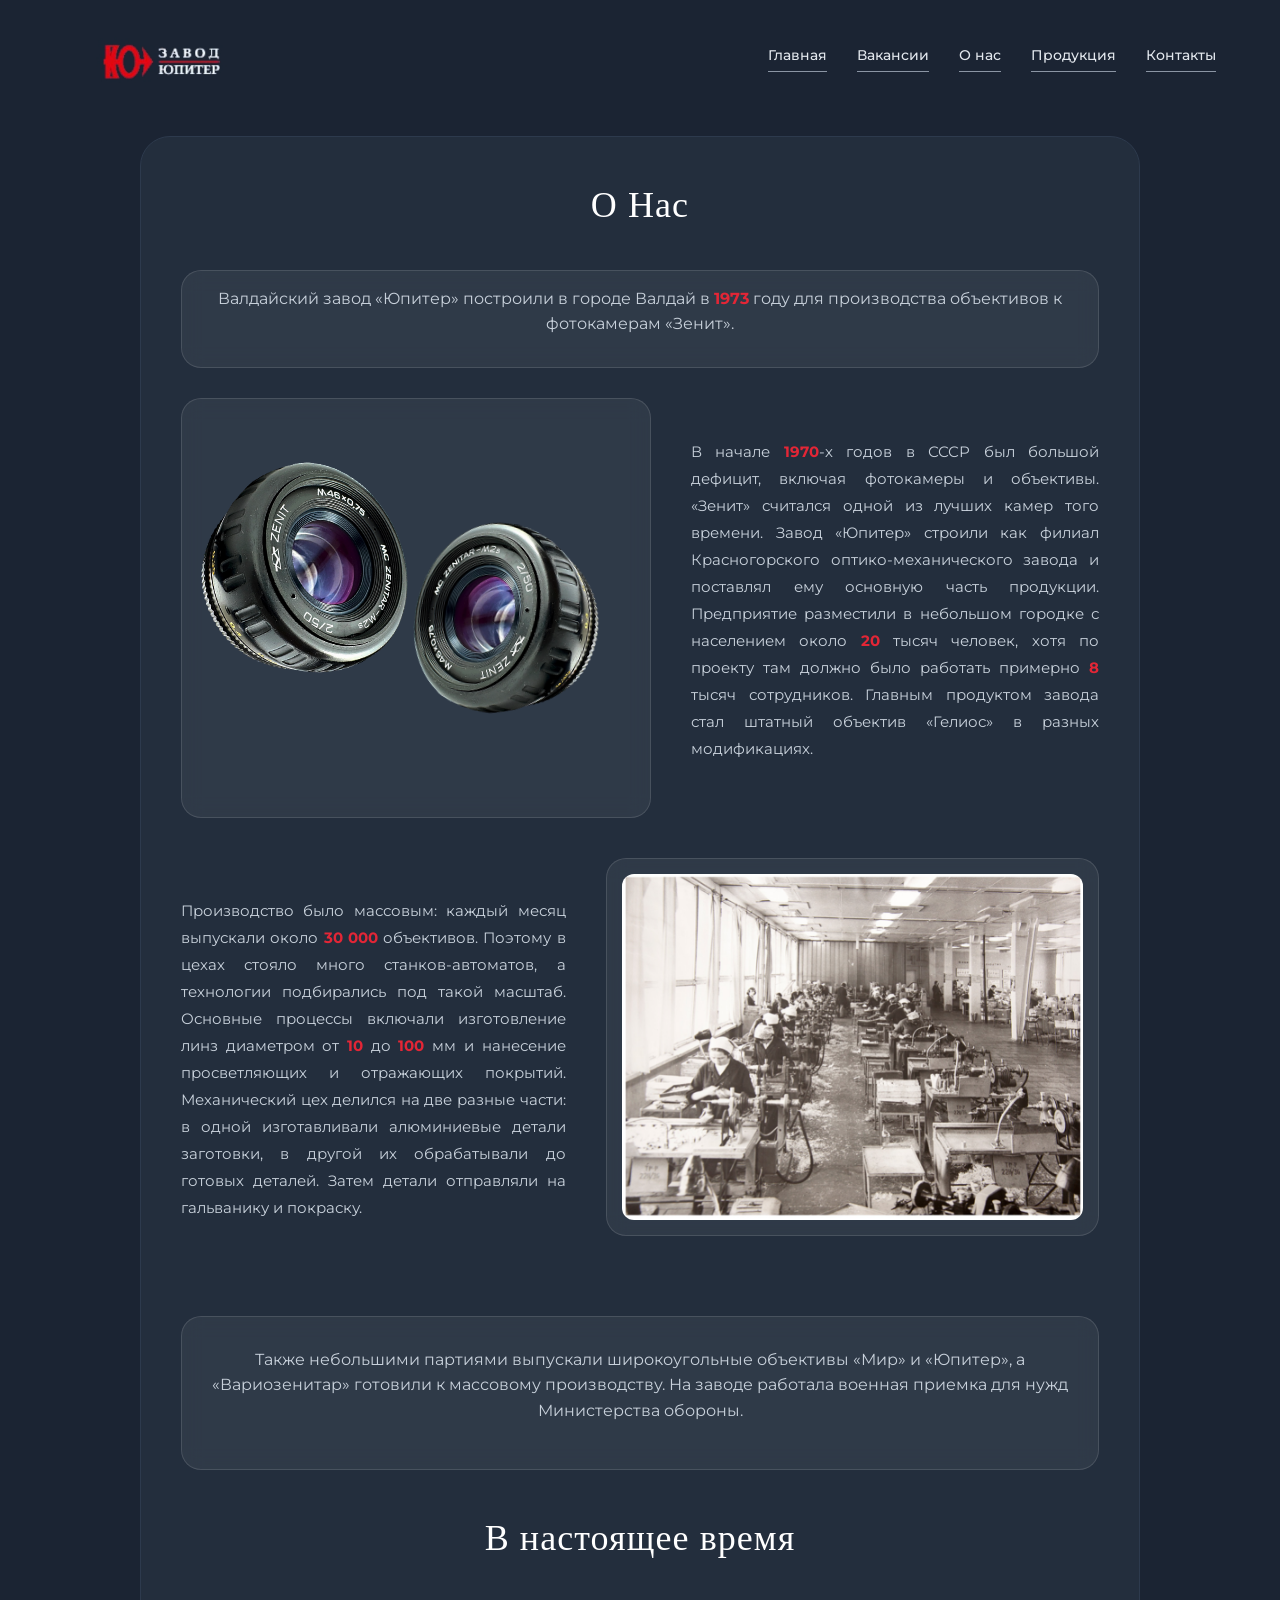
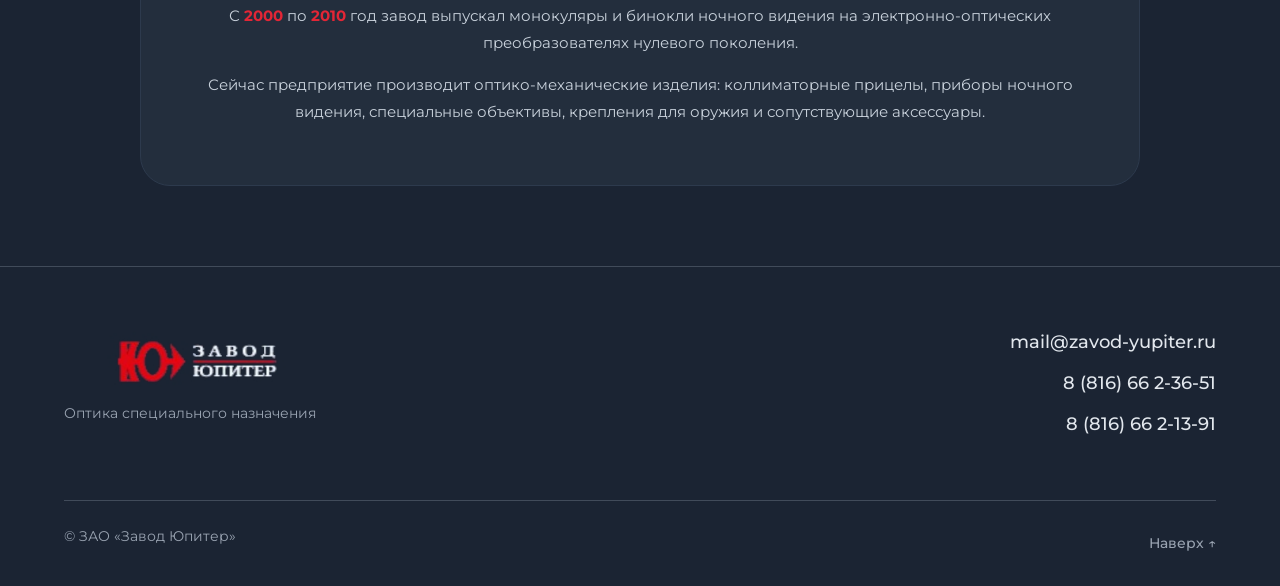
==== commit 8420b255: "изменила код" ====
--- a/about.html
+++ b/about.html
@@ -5,13 +5,14 @@
     <link rel="stylesheet" href="./style.css">
     <meta name="viewport" content="width=device-width, initial-scale=1.0">
     <title>О предприятии — Завод Юпитер</title>
+    <link href="https://fonts.googleapis.com/css2?family=Inter:wght@400;500;600&family=Montserrat:wght@600;700&display=swap" rel="stylesheet">
 </head>
-<body id="about-page">
+<body id="top">
 
     <!-- ШАПКА -->
     <div class="shapka">
-        <a href="index.html">
-            <img src="./img/logo.png" alt="Логотип Завод Юпитер" class="logo-img">
+        <a class="logo-ssylka" href="index.html">
+            <img src="./img/logo.png" alt="Логотип Завод Юпитер">
         </a>
         <div class="menu">
             <a href="index.html">Главная</a>
@@ -24,14 +25,14 @@
 
     <!-- ОСНОВНОЙ КОНТЕНТ -->
     <div class="about-wrapper">
-        
+
         <p class="section-title">О Нас</p>
 
-        <div class="glass-box intro-box center-text"><!-- Вводный текст (класс intro-box делает плашку тоньше) -->
+        <div class="glass-box intro-box center-text">
             <p>Валдайский завод «Юпитер» построили в городе Валдай в <span class="red">1973</span> году для производства объективов к фотокамерам «Зенит».</p>
         </div>
 
-        <div class="row"><!-- стекло объективов -->
+        <div class="row">
             <div class="glass-box col-photo">
                 <img src="./img/obektiv.png" alt="Объектив" class="obj-left">
                 <img src="./img/obektiv2.png" alt="Объектив" class="obj-right">
@@ -78,6 +79,7 @@
         </div>
         <div class="podval-niz">
             <p>© ЗАО «Завод Юпитер»</p>
+            <a href="#top" class="btn-up">Наверх ↑</a>
         </div>
     </div>
 
--- a/style.css
+++ b/style.css
@@ -1,4 +1,4 @@
-/* border-box: ширина блока включает в себя рамки и отступы, чтобы ничего не разъезжалось звезда у скобки говорит что ко всему относится  */
+/* ================= БАЗА ================= */
 * { 
     box-sizing: border-box; 
 }
@@ -7,54 +7,55 @@
     margin: 0;
     background: #1b2433;
     color: #e2e7ed;
-    font-family: Arial, sans-serif;
-    line-height: 1.5;  /* Расстояние между строками текста */
-}
-
-p { 
-    margin: 0 0 15px 0; 
-}
-a { /* Настройки для всех ссылок */
-    color: inherit; 
-    text-decoration: none; 
-}
-img { 
-    max-width: 100%; 
-    display: block; /* картинку квадратным блоком (чтобы не было зазоров снизу) */
-}
-
-/*  ШАПКА  */
+    
+    /* ОСНОВНОЙ ШРИФТ: Montserrat для всех текстов (параграфы, ссылки, кнопки) */
+    font-family: 'Montserrat', Arial, sans-serif;
+    line-height: 1.6;
+}
+
+/* ШРИФТ ДЛЯ ЗАГОЛОВКОВ: Prata для крупных заголовков (солидный, с засечками) */
+.glavnyy-zagolovok, 
+.podzagolovok, 
+.section-title, 
+.zagolovok-sekcii, 
+.zagolovok-kartochki, 
+.product-name, 
+.title-medium, 
+.title-small {
+    font-family: 'Prata', serif;
+    font-weight: 400; /* У Prata нет жирного начертания, он и так выглядит объемно */
+    letter-spacing: 0.03em;
+}
+
+p { margin: 0 0 15px 0; }
+a { color: inherit; text-decoration: none; }
+img { max-width: 100%; display: block; }
+
+/* ================= ШАПКА ================= */
 .shapka {
     min-height: 116px;
-    width: calc(100% - 128px); /* ширина на весь экран но чтоб были отступы ставим фиксированное числ -128 тк браузер делит на 2 и будет с двух сторон 64 */
+    width: calc(100% - 128px);
     max-width: 1728px;
-    margin: 0 auto;  /*  сверху/снизу 0, слева/справа auto (браузер сам центрирует) */
+    margin: 0 auto;
     display: flex;
     align-items: center;
     justify-content: space-between;
 }
 
-.logo-img { 
-    height: 50px; 
-    display: block; /* картинку квадратным блоком (чтобы не было зазоров снизу) */
-}
-.menu { /*  выставили все рядом (контейнер)  */
-    display: flex; 
-    gap: 30px; 
-}
-
-.menu a { /*  нашли все что лежит в этом контейнере и задали цвета  */
+.logo-ssylka img { height: 50px; display: block; }
+.menu { display: flex; gap: 30px; }
+
+.menu a {
     font-size: 14px;
-    font-weight: 600;
+    font-weight: 500;
     border-bottom: 1px solid #8b95a4;
     padding-bottom: 4px;
-}
-
-.menu a:hover {
-     color: #f17882;
-     }
-
-/*  ГЛАВНАЯ СТРАНИЦА */
+    transition: color 0.3s;
+}
+
+.menu a:hover { color: #f17882; }
+
+/* ================= ГЛАВНАЯ СТРАНИЦА ================= */
 .pervyy-ekran {
     width: calc(100% - 128px);
     max-width: 1728px;
@@ -63,25 +64,21 @@
     padding: 92px 0 64px;
 }
 
-.glavnyy-zagolovok { 
-    font-size: 60px; 
-    font-weight: 600; 
-    margin-bottom: 10px;
- }
-.podzagolovok {
-     font-size: 16px; 
-     color: #99a3b1; 
-     text-transform: uppercase; /* Делает все буквы заглавными */
-    }
+.glavnyy-zagolovok { font-size: 64px; margin-bottom: 15px; }
+.podzagolovok { font-size: 16px; color: #99a3b1; text-transform: uppercase; }
 
 .knopka {
-    display: inline-block;/* Кнопка по размеру текста, а не на весь экран */
+    display: inline-block;
     border: 1px solid #616b78;
     background: #303a49;
     border-radius: 40px;
     padding: 14px 40px;
     margin-top: 40px;
-    font-size: 18px;
+    font-size: 16px;
+    font-weight: 600;
+    text-transform: uppercase;
+    letter-spacing: 1px;
+    transition: background 0.3s;
 }
 
 .knopka:hover { background: #414d5f; }
@@ -99,49 +96,48 @@
     padding: 80px 8%;
 }
 
-.foto-fon {
-     position: absolute; 
-     inset: 0;
-      z-index: 0; /* на заднем плане */
-    }
+.foto-fon { position: absolute; inset: 0; z-index: 0; }
 
 .foto-fon img {
     width: 100%;
     height: 100%;
-    object-fit: cover;/* Картинка заполняет блок, не искажаясь (лишнее обрезается) */
-    filter: brightness(0.6) blur(0.5px);/* Затемняем и размываем фото, чтобы текст читался */
-}
-
-.foto-fon::after {  /* Создаем дополнительный слой поверх фото */
+    object-fit: cover;
+    filter: brightness(0.6) blur(0.5px);
+}
+
+.foto-fon::after {
     content: "";
     position: absolute;
     inset: 0;
-    background: linear-gradient(90deg, rgba(27,36,51,0.05), rgba(27,36,51,0.7));/* Градиент: слева прозрачно, справа темно */
+    background: linear-gradient(90deg, rgba(27,36,51,0.05), rgba(27,36,51,0.7));
 }
 
 .kartochka-tovara {
-    position: relative;/* Поднимаем над фоном */
-    z-index: 1;/* Ставим выше картинки */
-    width: 420px;
+    position: relative;
+    z-index: 1;
+    width: 440px;
     max-width: 45%;
-    padding: 48px 40px;
-    text-align: center;
+    padding: 40px;
+    text-align: left;
     background: rgba(37, 47, 62, 0.42);
-    backdrop-filter: blur(20px);/* Размытие фона за карточкой (эффект стекла) */
+    backdrop-filter: blur(20px);
     border: 1px solid rgba(255, 255, 255, 0.14);
     border-radius: 40px;
 }
 
-.zagolovok-kartochki {
-     font-size: 30px; 
-     font-weight: 600;
-      margin-bottom: 24px;/* отступ внизу */
-     }
-.punkt-spiska { 
-    font-size: 18px; 
-    line-height: 1.7; 
-}
-
+.zagolovok-kartochki { font-size: 28px; margin-bottom: 25px; text-align: center; line-height: 1.3; }
+
+.lens-details { border-bottom: 1px solid rgba(255, 255, 255, 0.1); margin-bottom: 10px; }
+.lens-details summary {
+    cursor: pointer; font-size: 15px; font-weight: 500; padding: 12px 0;
+    list-style: none; display: flex; justify-content: space-between; align-items: center;
+}
+.lens-details summary::-webkit-details-marker { display: none; }
+.lens-details summary::after { content: '+'; font-size: 20px; color: #99a3b1; transition: 0.3s; }
+.lens-details[open] summary::after { content: '−'; color: #f17882; }
+.lens-details p { font-size: 13px; color: #b0bcc9; padding-bottom: 15px; margin: 0; line-height: 1.6; }
+
+/* ================= ПАТЕНТЫ ================= */
 .patenty {
     width: calc(100% - 128px);
     max-width: 1728px;
@@ -149,44 +145,69 @@
     padding: 80px 0 100px;
 }
 
-.shapka-sekcii { 
-    text-align: center;
-     margin-bottom: 52px; 
-    }
-.zagolovok-sekcii { 
-    font-size: 40px; 
-    font-weight: 500; 
-    margin-bottom: 12px;
- }
-.podzagolovok-sekcii { 
-    font-size: 17px; 
-    color: #99a3b1; 
-}
+.shapka-sekcii { text-align: center; margin-bottom: 52px; }
+.zagolovok-sekcii { font-size: 38px; margin-bottom: 15px; }
+.podzagolovok-sekcii { font-size: 16px; color: #99a3b1; }
 
 .setka-patentov {
-    display: grid;/*  ровных рядов */
-    grid-template-columns: repeat(4, 1fr);/* 4 колонки одинакового размера */
+    display: grid;
+    grid-template-columns: repeat(4, 1fr);
     gap: 40px;
 }
 
 .patent-mesto {
-    aspect-ratio: 3 / 4;aspect-ratio: 3 / 4; /* форма прямоугольника */
+    aspect-ratio: 3 / 4;
     border-radius: 16px;
-    overflow: hidden;/* Обрезаем картинку по скругленным углам */
+    overflow: hidden;
     padding: 10px;
     background: rgba(37, 47, 62, 0.42);
     backdrop-filter: blur(20px);
     border: 1px solid rgba(255, 255, 255, 0.14);
-}
+    cursor: pointer;
+    transition: transform 0.2s;
+}
+
+.patent-mesto:hover { transform: scale(1.05); }
 
 .patent-mesto img {
     width: 100%;
     height: 100%;
-    object-fit: contain;/* Картинка вписывается целиком, не обрезается */
+    object-fit: contain;
     background: #f4f4f4;
     border-radius: 10px;
 }
 
+/* Окно для патента */
+.modal {
+    display: none;
+    position: fixed;
+    top: 0; left: 0;
+    width: 100%; height: 100%;
+    background: rgba(0, 0, 0, 0.9);
+    z-index: 1000;
+    backdrop-filter: blur(5px);
+}
+
+.modal img {
+    margin: 5vh auto;
+    max-width: 90%;
+    max-height: 90vh;
+    border-radius: 8px;
+    display: block;
+}
+
+.close {
+    position: absolute;
+    top: 20px; right: 40px;
+    font-size: 40px;
+    color: #fff;
+    cursor: pointer;
+    font-weight: bold;
+}
+
+.close:hover { color: #f17882; }
+
+/* ================= КОНТАКТЫ ================= */
 .kontakty {
     width: calc(100% - 128px);
     max-width: 1728px;
@@ -208,36 +229,23 @@
     border-radius: 16px;
 }
 
-.kontakt-kol { 
-    display: flex;
-     flex-direction: column; 
-     gap: 8px; 
-    }
+.kontakt-kol { display: flex; flex-direction: column; gap: 8px; }
 
 .nadzagolovok {
     font-size: 12px;
-    text-transform: uppercase;/* Заглавные буквы */
+    text-transform: uppercase;
     letter-spacing: 0.1em;
     color: #99a3b1;
     margin-bottom: 8px;
-}
-
-.ssylka { 
-    font-size: 18px; 
-    font-weight: 500;
- }
-.ssylka:hover { 
-    color: #f17882;
- }
-.ssylka-serebro { 
-    font-size: 14px; 
-    color: #99a3b1;
- }
-.ssylka-serebro:hover {
-     color: #f17882; 
-    }
-
-/*  ОБЩАЯ ОБЕРТКА ДЛЯ СТРАНИЦ */
+    font-weight: 600;
+}
+
+.ssylka { font-size: 18px; font-weight: 500; }
+.ssylka:hover { color: #f17882; }
+.ssylka-serebro { font-size: 14px; color: #99a3b1; }
+.ssylka-serebro:hover { color: #f17882; }
+
+/* ================= ОБЩАЯ ОБЕРТКА ================= */
 .about-wrapper {
     width: calc(100% - 128px);
     max-width: 1000px;
@@ -249,10 +257,9 @@
 }
 
 .section-title {
-    font-size: 32px;
-    font-weight: bold;
+    font-size: 36px;
     text-align: center;
-    margin-bottom: 30px;
+    margin-bottom: 35px;
     color: #ffffff;
 }
 
@@ -265,363 +272,121 @@
     margin-bottom: 40px;
 }
 
-.intro-box {
-     padding: 15px 30px;
-      margin-bottom: 30px;
-     }
-
-.center-text { 
-    text-align: center; 
-    color: #c8d1db; 
-    font-size: 15px;
- }
-
-.row {
-    display: flex;
-    gap: 40px;
-    margin-bottom: 40px;
-    align-items: center;
-}
-
-.col-text {
-    flex: 1;
-    font-size: 15px;
-    color: #c8d1db;
-    line-height: 1.7;
-    text-align: justify;
-}
-
-/* --- Стекло с объективами (НЕ ТРОГАЕМ) --- */
-.col-photo {
-    flex: 1;
-    position: relative;/* Точка отсчета для абсолютно позиционированных объективов */
-    min-height: 420px; 
-    margin-bottom: 0;
-    overflow: hidden; /* Обрезает объективы, если они вылезут */
-}
-
-.obj-left {
-    width: 50%;             
-    position: absolute;     
-    top: 15px;              
-    left: 2%;               
-    transform: rotate(146deg); 
-}
-
-.obj-right {
-    width: 45%;             
-    position: absolute;     
-    top: 80px;              
-    right: 9%;              
-    transform: rotate(186deg);  
-}
-
-/* --- Блок с фотографией цеха (ЦЕНТРИРУЕМ) --- */
-.people-box {
-    flex: 1.2;    
-    padding: 15px; 
-    display: flex;
-    justify-content: center;
-    align-items: center;
-}
-
-.people-box img {
-    width: 100%;
-    border-radius: 12px;
-    display: block;
-}
-
-.red {
-     color: #e32636; 
-     font-weight: bold;
-     }
-.text-bottom { 
-    color: #c8d1db; 
-    font-size: 15px; 
-    margin-bottom: 20px; 
-    line-height: 1.7; 
-}
-
-/*  СТРАНИЦА ВАКАНСИИ  */
-.vacancy-list { 
-    display: flex;
-     flex-direction: column; 
-     gap: 15px; 
+.intro-box { padding: 15px 30px; margin-bottom: 30px; }
+.center-text { text-align: center; color: #c8d1db; font-size: 16px; }
+
+.row { display: flex; gap: 40px; margin-bottom: 40px; align-items: center; }
+.col-text { flex: 1; font-size: 15px; color: #c8d1db; line-height: 1.8; text-align: justify; }
+
+.col-photo { flex: 1; position: relative; min-height: 420px; margin-bottom: 0; overflow: hidden; }
+.obj-left { width: 50%; position: absolute; top: 15px; left: 2%; transform: rotate(146deg); }
+.obj-right { width: 45%; position: absolute; top: 80px; right: 9%; transform: rotate(186deg); }
+
+.people-box { flex: 1.2; padding: 15px; display: flex; justify-content: center; align-items: center; }
+.people-box img { width: 100%; border-radius: 12px; display: block; }
+
+.red { color: #e32636; font-weight: bold; }
+.text-bottom { color: #c8d1db; font-size: 15px; margin-bottom: 20px; line-height: 1.8; }
+
+/* ================= ВАКАНСИИ ================= */
+.vacancy-list { display: flex; flex-direction: column; gap: 15px; }
+.vacancy-item { background: rgba(255, 255, 255, 0.04); border: 1px solid rgba(255, 255, 255, 0.08); border-radius: 12px; overflow: hidden; transition: background 0.3s; }
+.vacancy-item:hover { background: rgba(255, 255, 255, 0.07); }
+
+.vacancy-title {
+    display: flex; justify-content: space-between; align-items: center;
+    padding: 20px 25px; font-size: 18px; font-weight: 500; color: #ffffff; cursor: pointer; list-style: none;
+}
+
+.vacancy-title::-webkit-details-marker { display: none; }
+.plus { font-size: 24px; color: #99a3b1; transition: transform 0.3s; }
+details[open] .plus { transform: rotate(45deg); color: #f17882; }
+
+.vacancy-content { padding: 0 25px 25px 25px; color: #c8d1db; font-size: 15px; line-height: 1.6; }
+.vacancy-content p { margin-bottom: 12px; }
+.vacancy-content strong { color: #e2e7ed; }
+
+.vacancy-btn {
+    display: inline-block; background: #1a6491; color: #ffffff;
+    padding: 10px 20px; border-radius: 6px; font-size: 14px; font-weight: 500; margin-top: 15px; transition: background 0.2s;
+}
+.vacancy-btn:hover { background: #2077ab; }
+
+/* ================= ПРОДУКЦИЯ ================= */
+.product-grid { display: grid; grid-template-columns: repeat(3, 1fr); gap: 20px; margin-bottom: 30px; }
+.product-card { background: rgba(255, 255, 255, 0.04); border: 1px solid rgba(255, 255, 255, 0.08); border-radius: 16px; padding: 30px; transition: background 0.3s, border-color 0.3s; }
+.product-card:hover { background: rgba(255, 255, 255, 0.07); border-color: rgba(241, 120, 130, 0.5); }
+.product-name { font-size: 22px; color: #ffffff; margin-bottom: 12px; }
+.product-desc { font-size: 15px; color: #c8d1db; line-height: 1.6; margin-bottom: 0; }
+
+/* ================= ПОДВАЛ ================= */
+.podval { border-top: 1px solid #414b5a; padding: 60px 0 0; }
+.podval-obolochka {
+    width: calc(100% - 128px); max-width: 1728px; margin: 0 auto;
+    display: flex; justify-content: space-between; align-items: center; padding-bottom: 60px;
+}
+.podval-levo { display: flex; flex-direction: column; gap: 15px; }
+.podval-logo { height: 60px; width: auto; }
+.podval-tekst { color: #99a3b1; font-size: 14px; }
+.podval-pravo { display: flex; flex-direction: column; gap: 12px; text-align: right; }
+.podval-ssylka { font-size: 18px; font-weight: 500; color: #e2e7ed; }
+.podval-ssylka:hover { color: #f17882; }
+
+.podval-niz {
+    width: calc(100% - 128px); max-width: 1728px; margin: 0 auto;
+    padding: 24px 0; border-top: 1px solid #414b5a;
+    display: flex; justify-content: space-between; align-items: center;
+    font-size: 14px; color: #99a3b1;
+}
+
+.btn-up { font-weight: 500; color: #99a3b1; transition: 0.3s; }
+.btn-up:hover { color: #f17882; }
+
+/* ================= АДАПТИВ ================= */
+@media (max-width: 1000px) {
+    .shapka, .pervyy-ekran, .patenty, .kontakty, .podval-obolochka, .about-wrapper, .podval-niz {
+        width: calc(100% - 64px);
     }
-
-.vacancy-item { /* Заголовок вакансии (виден всегда) */
-    background: rgba(255, 255, 255, 0.04);
-    border: 1px solid rgba(255, 255, 255, 0.08);
-    border-radius: 12px;
-    overflow: hidden;
-    transition: background 0.3s;
-}
-
-.vacancy-item:hover { 
-    background: rgba(255, 255, 255, 0.07); 
-}
-
-.vacancy-title {
-    display: flex;
-    justify-content: space-between;
-    align-items: center;
-    padding: 20px 25px;
-    font-size: 16px;
-    font-weight: bold;
-    color: #ffffff;
-    cursor: pointer;/* Курсор-рука, показывающая, что можно кликнуть */
-    list-style: none; /* Убираем стандартную стрелку браузера */
-}
-
-.vacancy-title::-webkit-details-marker {/* Убираем стрелку в браузере Chrome */
-     display: none; 
+    .setka-patentov { gap: 20px; }
+    .kartochka-tovara { padding: 30px; max-width: 60%; }
+    .row { gap: 20px; }
+    .about-wrapper { padding: 30px; }
+    .product-grid { grid-template-columns: repeat(2, 1fr); }
+}
+
+@media (max-width: 700px) {
+    .shapka, .pervyy-ekran, .patenty, .kontakty, .podval-obolochka, .about-wrapper, .podval-niz {
+        width: calc(100% - 40px);
     }
-
-.plus { 
-    font-size: 24px;
-     color: #99a3b1;
-      transition: transform 0.3s;
-     }
-details[open] .plus {
-     transform: rotate(45deg); 
-     color: #f17882; 
-    }
-
-.vacancy-content {
-    padding: 0 25px 25px 25px;
-    color: #c8d1db;
-    font-size: 15px;
-    line-height: 1.6;
-}
-
-.vacancy-content p { 
-    margin-bottom: 12px; 
-}
-.vacancy-content strong { 
-    color: #e2e7ed;
- }
-
-.vacancy-btn {
-    display: inline-block;
-    background: #1a6491; 
-    color: #ffffff;
-    padding: 10px 20px;
-    border-radius: 6px;
-    font-size: 14px;
-    font-weight: 500;
-    margin-top: 15px;
-    transition: background 0.2s;
-}
-
-.vacancy-btn:hover { 
-    background: #2077ab; 
-}
-
-/* СТРАНИЦА ПРОДУКЦИЯ  */
-.product-grid {
-    display: grid;
-    grid-template-columns: repeat(3, 1fr);
-    gap: 20px;
-    margin-bottom: 30px;
-}
-
-.product-card {
-    background: rgba(255, 255, 255, 0.04);
-    border: 1px solid rgba(255, 255, 255, 0.08);
-    border-radius: 16px;
-    padding: 25px;
-    transition: background 0.3s, border-color 0.3s;
-}
-
-.product-card:hover {
-    background: rgba(255, 255, 255, 0.07);
-    border-color: rgba(241, 120, 130, 0.5);
-}
-
-.product-name { 
-    font-size: 18px; 
-    font-weight: bold;
-     color: #ffffff; 
-     margin-bottom: 10px;
-     }
-.product-desc { 
-    font-size: 14px; 
-    color: #c8d1db;
-     line-height: 1.6; 
-     margin-bottom: 0; 
-    }
-
-/*  ПОДВАЛ  */
-.podval {
-    border-top: 1px solid #414b5a;
-    padding: 60px 0 0;
-}
-
-.podval-obolochka {
-    width: calc(100% - 128px);
-    max-width: 1728px;
-    margin: 0 auto;
-    display: flex;
-    justify-content: space-between;
-    align-items: center;
-    padding-bottom: 60px;
-}
-
-.podval-levo {
-     display: flex; 
-     flex-direction: column;
-      gap: 15px;
-     }
-.podval-logo {
-     height: 60px; 
-     width: auto; 
-    }
-.podval-tekst { 
-    color: #99a3b1; 
-    font-size: 14px; 
-}
-.podval-pravo { 
-    display: flex; 
-    flex-direction: column;
-     gap: 12px; text-align: right;
-     }
-
-.podval-ssylka { 
-    font-size: 18px; 
-    font-weight: 500; 
-    color: #e2e7ed;
- }
-.podval-ssylka:hover { 
-    color: #f17882;
- }
-
-.podval-niz { /* Нижняя полоса с копирайтом */
-    width: 100%;
-    padding: 24px 20px;
-    border-top: 1px solid #414b5a;
-    text-align: center;
-    font-size: 13px;
-    color: #99a3b1;
-}
-
-@media (max-width: 1000px) {
-    /* Если экран стал меньше 1000px, применяем правила ниже: */
-
-    .shapka, .pervyy-ekran, .patenty, .kontakty, .podval-obolochka, .about-wrapper {
-        width: calc(100% - 64px); 
-        /* Ширина: 100% экрана минус 64px (по 32px с каждой стороны). 
-           На компьютере было 128px (по 64px с каждой стороны), теперь отступы стали меньше, чтобы поместилось больше контента. */
-    }
-    
-    .setka-patentov { gap: 20px; } 
-    /* Расстояние между карточками патентов уменьшаем с 40px до 20px, чтобы они не прилипали к краям. */
-
-    .kartochka-tovara { padding: 36px 32px; } 
-    /* Внутренние отступы стеклянной карточки на главной чуть уменьшаем (было 48px 40px). */
-
-    .zagolovok-kartochki { font-size: 26px; } 
-    /* Заголовок на карточке делаем чуть меньше (было 30px), чтобы текст не вылезал. */
-
-    .punkt-spiska { font-size: 16px; } 
-    /* Текст в списке тоже чуть уменьшаем (было 18px). */
-
-    .row { gap: 20px; } 
-    /* Расстояние между колонками на странице "О нас" уменьшаем с 40px до 20px. */
-
-    .about-wrapper { padding: 30px; } 
-    /* Внутренние отступы большой темной плашки страниц уменьшаем с 40px до 30px. */
-
-    .product-grid { grid-template-columns: repeat(2, 1fr); } 
-    /* Сетку продукции на главной перестраиваем: на компьютере было 3 колонки, на планшете делаем 2. */
-}
-@media (max-width: 700px) {
-    /* Если экран стал меньше 700px (телефон), применяем правила ниже: */
-
-    .shapka, .pervyy-ekran, .patenty, .kontakty, .podval-obolochka, .about-wrapper {
-        width: calc(100% - 40px); 
-        /* Отступы по бокам делаем еще меньше: минус 40px (по 20px с каждой стороны). Экран маленький, надо экономить место. */
-    }
-    
-    .shapka { flex-direction: column; gap: 20px; padding: 20px 0; } 
-    /* ШАПКА: меняем направление с "ряд" (flex-direction: row) на "столбик" (column). 
-       Теперь логотип сверху, а меню под ним. */
-
-    .menu { flex-wrap: wrap; justify-content: center; gap: 15px; } 
-    /* МЕНЮ: разрешаем ссылкам переноситься на новую строку (flex-wrap: wrap), 
-       выравниваем их по центру и ставим отступ между ними 15px. */
-
-    .produkciya-blok { padding: 30px 20px; justify-content: center; } 
-    /* БЛОК ПРОДУКЦИИ: уменьшаем отступы. Карточку теперь выравниваем по центру, а не вправо. */
-
-    .kartochka-tovara { width: 100%; max-width: none; } 
-    /* Карточка продукции занимает 100% ширины (на весь экран телефона). */
-
-    .setka-patentov { grid-template-columns: repeat(2, 1fr); } 
-    /* ПАТЕНТЫ: оставляем 2 колонки (на телефоне 4 штуки в ряд будут слишком мелкими). */
-
-    .steklo-blok { flex-direction: column; gap: 30px; padding: 30px; } 
-    /* КОНТАКТЫ: блоки почты и приемной ставим друг под другом (в столбик). */
-
-    .about-wrapper { padding: 20px; border-radius: 20px; } 
-    /* Темная плашка страниц: делаем отступы внутри еще меньше (20px) и скругляем углы поменьше. */
-
-    .row { flex-direction: column; gap: 20px; } 
-    /* КОЛОНКИ на странице "О нас": текст и фото встают друг под друга (в столбик). */
-
-    .row:nth-of-type(2) { flex-direction: column-reverse; } 
-    /* Второй блок на странице "О нас" переворачиваем (column-reverse). 
-       Это значит: сначала текст, а картинка с цехом будет ПОД текстом. */
-
-    .section-title { font-size: 26px; } 
-    /* Заголовки страниц ("О нас", "Вакансии" и т.д.) делаем меньше. */
-
-    .glass-box { padding: 20px; margin-bottom: 20px; } 
-    /* Стеклянные плашки: уменьшаем внутренние отступы и расстояние между ними. */
-
-    .intro-box { padding: 15px; } 
-    /* Самую первую тонкую плашку с текстом делаем еще тоньше. */
-
-    .people-box { flex: 1; width: 100%; padding: 10px; } 
-    /* Блок с фото людей: разрешаем ему занять всю ширину. */
-
-    /* ОБЪЕКТИВЫ (на телефоне) */
-    .col-photo { min-height: 360px; width: 100%; } 
-    /* Стекло с объективами: уменьшаем высоту (на компьютере было 420px), 
-       иначе на телефоне останется много пустого места. */
-
-    .obj-left { width: 55%; transform: rotate(146deg); top: 20px; left: 0%; } 
-    /* Левый объектив: делаем чуть больше по ширине (55%), ставим на 20px сверху, прижимаем к левому краю. */
-
-    .obj-right { width: 50%; transform: rotate(186deg); top: 150px; right: 0%; } 
-    /* Правый объектив: опускаем ниже (top: 150px), чтобы не наезжал на первый, прижимаем к правому краю. */
-
-    .vacancy-title { padding: 15px 20px; font-size: 15px; } 
-    /* ВАКАНСИИ: уменьшаем отступы в заголовке и размер шрифта, чтобы все влезло. */
-
-    .vacancy-content { padding: 0 20px 20px 20px; font-size: 14px; } 
-    /* Текст внутри вакансии делаем чуть меньше (14px) и уменьшаем отступы. */
-
-    .product-grid { grid-template-columns: 1fr; } 
-    /* ПРОДУКЦИЯ: сетку переделываем в 1 колонку (карточки идут друг за другом). */
-
-    .podval { padding-top: 40px; } 
-    /* ПОДВАЛ: уменьшаем отступ сверху. */
-
-    .podval-obolochka { flex-direction: column; align-items: flex-start; gap: 30px; padding-bottom: 40px; } 
-    /* В подвале логотип и контакты ставим в столбик и прижимаем к левому краю. */
-
-    .podval-pravo { text-align: left; } 
-    /* Текст контактов в подвале выравниваем по левому краю (чтобы было ровно). */
-}
-
-
-/*Коротко, что происходит в адаптиве:
-Отступы по бокам уменьшаются (с 64px до 32px, потом до 20px).
-
-Колонки (flex) превращаются в строки (column), чтобы элементы вставали друг под другом.
-
-Сетки (grid) уменьшают количество колонок (с 4 до 2, потом до 1).
-
-Шрифты и отступы внутри карточек становятся меньше, чтобы текст не "вылезал".
-
-Объективы переставляются так, чтобы поместиться в меньшую стеклянную плашку.*/+    
+    .shapka { flex-direction: column; gap: 20px; padding: 20px 0; }
+    .menu { flex-wrap: wrap; justify-content: center; gap: 15px; }
+    
+    .produkciya-blok { padding: 30px 20px; justify-content: center; }
+    .kartochka-tovara { width: 100%; max-width: none; }
+    .setka-patentov { grid-template-columns: repeat(2, 1fr); }
+    .steklo-blok { flex-direction: column; gap: 30px; padding: 30px; }
+    
+    .about-wrapper { padding: 20px; border-radius: 20px; }
+    .row { flex-direction: column; gap: 20px; }
+    .row:nth-of-type(2) { flex-direction: column-reverse; }
+    
+    .section-title { font-size: 28px; }
+    .glass-box { padding: 20px; margin-bottom: 20px; }
+    .intro-box { padding: 15px; }
+    
+    .people-box { flex: 1; width: 100%; padding: 10px; }
+    .col-photo { min-height: 360px; width: 100%; }
+    .obj-left { width: 55%; transform: rotate(146deg); top: 20px; left: 0%; }
+    .obj-right { width: 50%; transform: rotate(186deg); top: 150px; right: 0%; }
+
+    .vacancy-title { padding: 15px 20px; font-size: 16px; }
+    .vacancy-content { padding: 0 20px 20px 20px; font-size: 14px; }
+
+    .product-grid { grid-template-columns: 1fr; }
+    
+    .podval { padding-top: 40px; }
+    .podval-obolochka { flex-direction: column; align-items: flex-start; gap: 30px; padding-bottom: 40px; }
+    .podval-pravo { text-align: left; }
+    .podval-niz { flex-direction: column-reverse; gap: 15px; text-align: center; }
+}
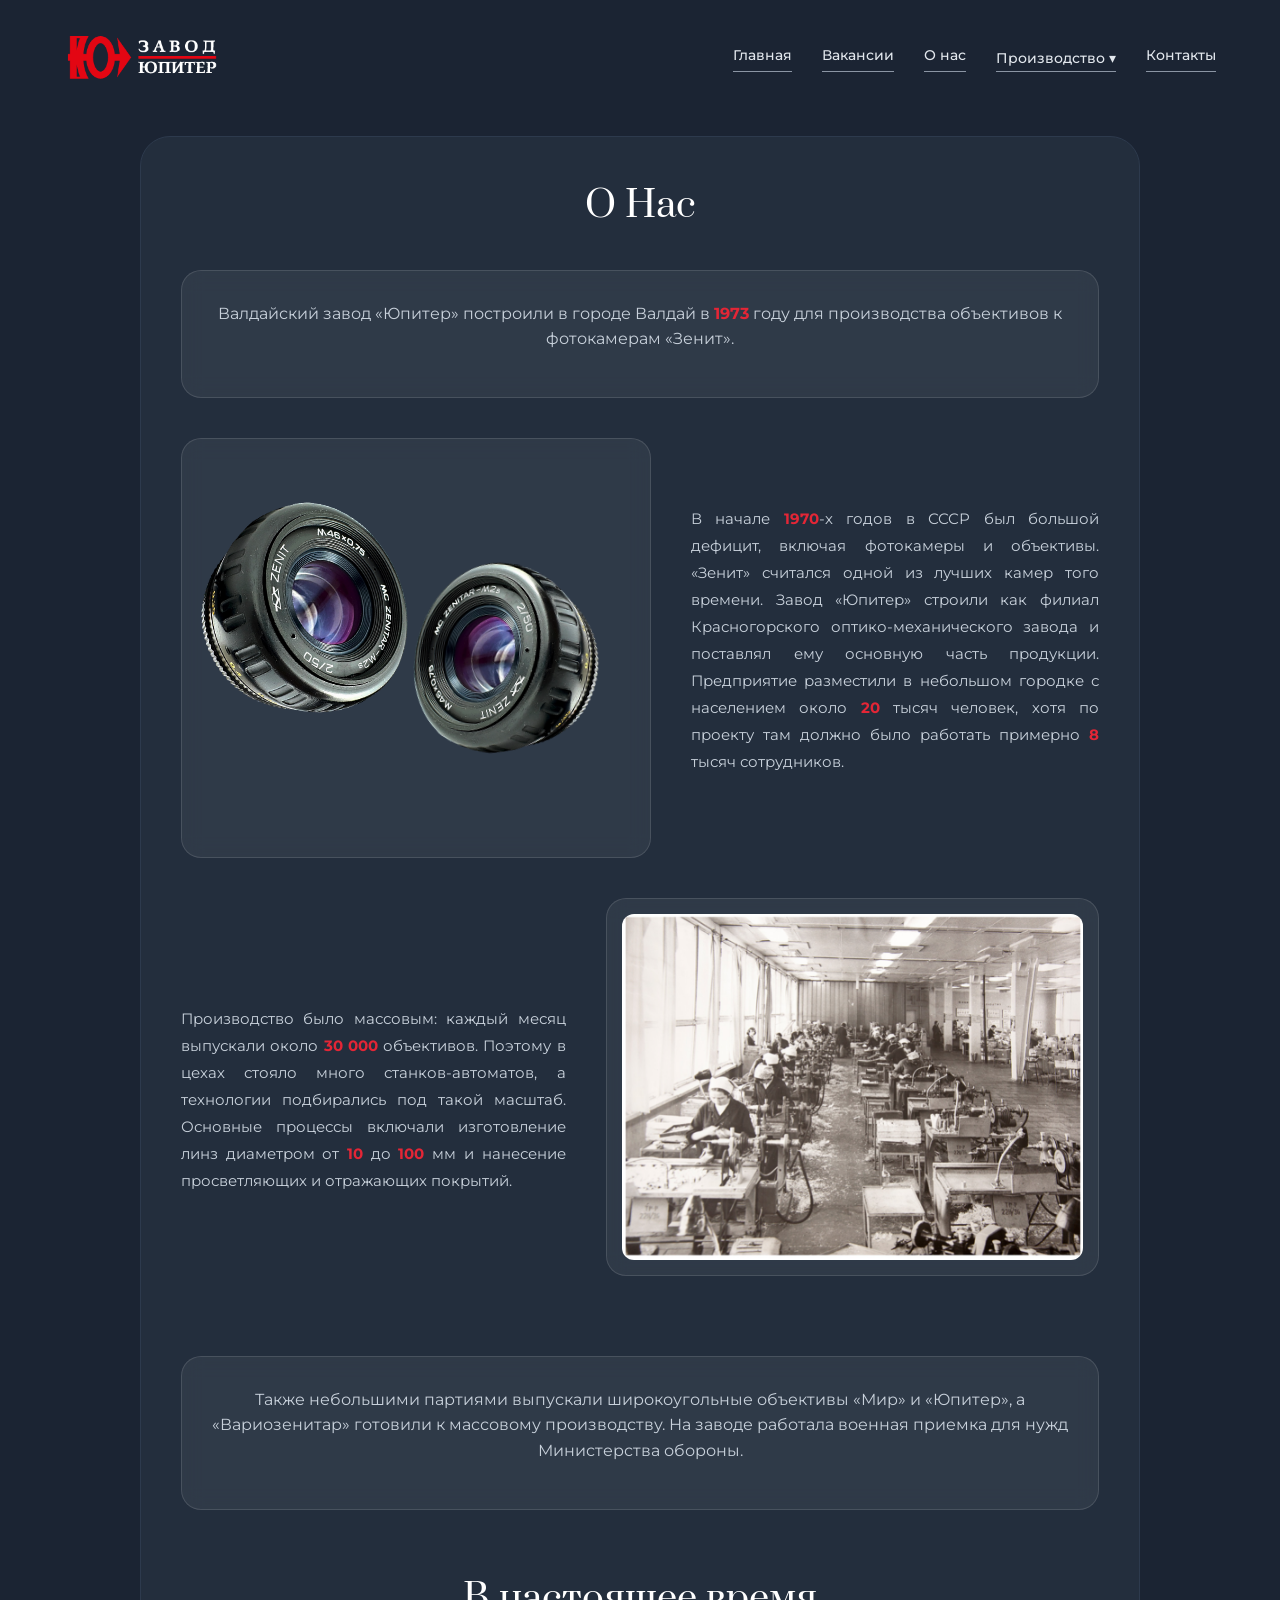
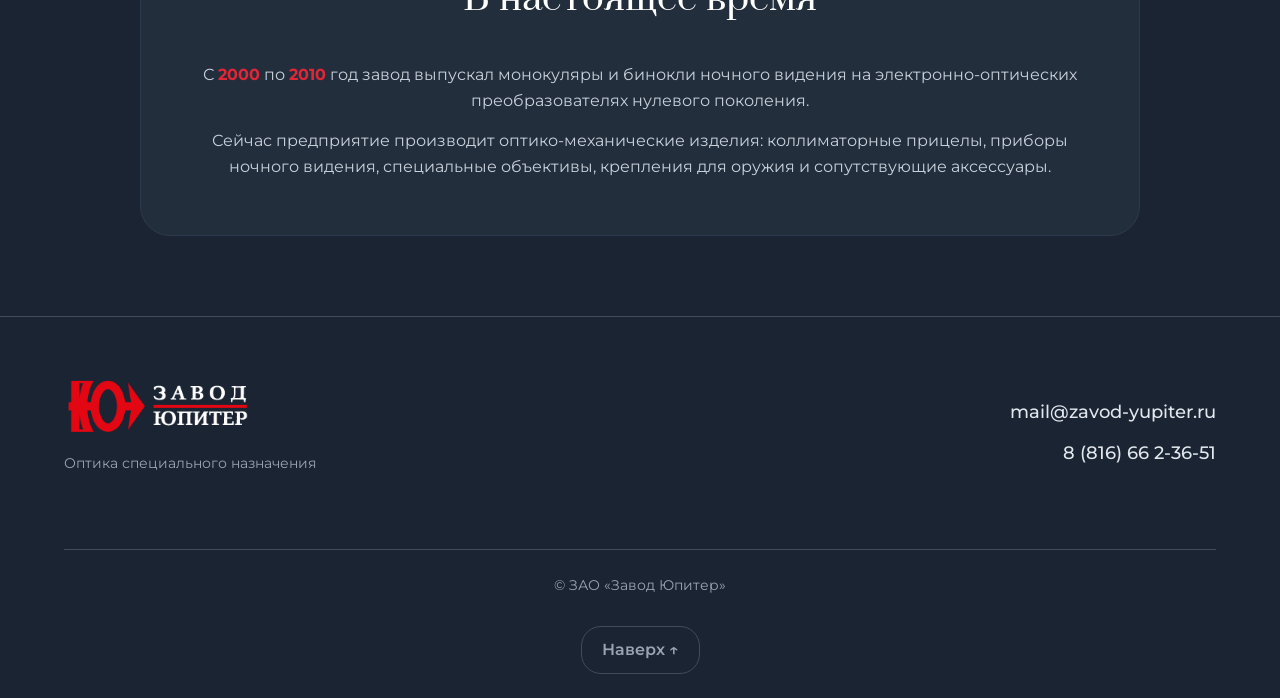
==== commit a8f154f8: "исправила" ====
--- a/about.html
+++ b/about.html
@@ -5,83 +5,133 @@
     <link rel="stylesheet" href="./style.css">
     <meta name="viewport" content="width=device-width, initial-scale=1.0">
     <title>О предприятии — Завод Юпитер</title>
-    <link href="https://fonts.googleapis.com/css2?family=Inter:wght@400;500;600&family=Montserrat:wght@600;700&display=swap" rel="stylesheet">
+    <link href="https://fonts.googleapis.com/css2?family=Montserrat:wght@400;500;600&family=Prata&display=swap" rel="stylesheet">
 </head>
 <body id="top">
+    <canvas id="particleCanvas"></canvas>
+    <div class="site-wrapper">
+        <div class="shapka">
+            <a class="logo-ssylka" href="index.html"><img src="./img/logo1.png" alt="Логотип"></a>
+            <div class="menu">
+                <a href="index.html">Главная</a>
+                <a href="careers.html">Вакансии</a>
+                <a href="about.html">О нас</a>
+                <div class="dropdown">
+                    <a href="products.html" class="dropbtn">Производство ▾</a>
+                    <div class="dropdown-content">
+                        <div class="dropdown-col">
+                            <p class="drop-title">Оптические приборы</p>
+                            <a href="optics.html">Монокуляры</a>
+                            <a href="optics.html">Бинокли</a>
+                            <a href="optics.html">Зрительные трубки</a>
+                        </div>
+                        <div class="dropdown-col">
+                            <p class="drop-title">Прицелы и дальномеры</p>
+                            <a href="sights.html">Коллиматорные прицелы</a>
+                            <a href="sights.html">Лазерные дальномеры</a>
+                            <a href="sights.html">Крепления</a>
+                        </div>
+                        <div class="dropdown-col">
+                            <p class="drop-title">Ночная оптика</p>
+                            <a href="nightvision.html">Приборы ночного видения</a>
+                            <a href="nightvision.html">Тепловизоры</a>
+                        </div>
+                    </div>
+                </div>
+                <a href="index.html#kontakty">Контакты</a>
+            </div>
+        </div>
 
-    <!-- ШАПКА -->
-    <div class="shapka">
-        <a class="logo-ssylka" href="index.html">
-            <img src="./img/logo.png" alt="Логотип Завод Юпитер">
-        </a>
-        <div class="menu">
-            <a href="index.html">Главная</a>
-            <a href="careers.html">Вакансии</a>
-            <a href="about.html">О нас</a>
-            <a href="products.html">Продукция</a>
-            <a href="index.html#kontakty">Контакты</a>
+        <div class="about-wrapper">
+            <p class="section-title">О Нас</p>
+            <div class="glass-box center-text">
+                <p>Валдайский завод «Юпитер» построили в городе Валдай в <span class="red">1973</span> году для производства объективов к фотокамерам «Зенит».</p>
+            </div>
+
+            <div class="row">
+                <div class="glass-box col-photo">
+                    <img src="./img/obektiv.png" alt="Объектив" class="obj-left">
+                    <img src="./img/obektiv2.png" alt="Объектив" class="obj-right">
+                </div>
+                <div class="col-text">
+                    <p>В начале <span class="red">1970</span>-х годов в СССР был большой дефицит, включая фотокамеры и объективы. «Зенит» считался одной из лучших камер того времени. Завод «Юпитер» строили как филиал Красногорского оптико-механического завода и поставлял ему основную часть продукции. Предприятие разместили в небольшом городке с населением около <span class="red">20</span> тысяч человек, хотя по проекту там должно было работать примерно <span class="red">8</span> тысяч сотрудников.</p>
+                </div>
+            </div>
+
+            <div class="row">
+                <div class="col-text">
+                    <p>Производство было массовым: каждый месяц выпускали около <span class="red">30 000</span> объективов. Поэтому в цехах стояло много станков-автоматов, а технологии подбирались под такой масштаб. Основные процессы включали изготовление линз диаметром от <span class="red">10</span> до <span class="red">100</span> мм и нанесение просветляющих и отражающих покрытий.</p>
+                </div>
+                <div class="glass-box people-box">
+                    <img src="./img/people.png" alt="Цех завода">
+                </div>
+            </div>
+
+            <div class="glass-box center-text">
+                <p>Также небольшими партиями выпускали широкоугольные объективы «Мир» и «Юпитер», а «Вариозенитар» готовили к массовому производству. На заводе работала военная приемка для нужд Министерства обороны.</p>
+            </div>
+
+            <p class="section-title" style="margin-top: 60px;">В настоящее время</p>
+            <div class="center-text">
+                <p>С <span class="red">2000</span> по <span class="red">2010</span> год завод выпускал монокуляры и бинокли ночного видения на электронно-оптических преобразователях нулевого поколения.</p>
+                <p>Сейчас предприятие производит оптико-механические изделия: коллиматорные прицелы, приборы ночного видения, специальные объективы, крепления для оружия и сопутствующие аксессуары.</p>
+            </div>
+        </div>
+
+        <div class="podval">
+            <div class="podval-obolochka">
+                <div class="podval-levo">
+                    <img src="./img/logo1.png" alt="Завод Юпитер" class="podval-logo">
+                    <p class="podval-tekst">Оптика специального назначения</p>
+                </div>
+                <div class="podval-pravo">
+                    <a class="podval-ssylka" href="mailto:mail@zavod-yupiter.ru">mail@zavod-yupiter.ru</a>
+                    <a class="podval-ssylka" href="tel:+781666623651">8 (816) 66 2-36-51</a>
+                </div>
+            </div>
+            <div class="podval-niz">
+                <p>© ЗАО «Завод Юпитер»</p>
+                <a href="#top" class="btn-up">Наверх ↑</a>
+            </div>
         </div>
     </div>
 
-    <!-- ОСНОВНОЙ КОНТЕНТ -->
-    <div class="about-wrapper">
-
-        <p class="section-title">О Нас</p>
-
-        <div class="glass-box intro-box center-text">
-            <p>Валдайский завод «Юпитер» построили в городе Валдай в <span class="red">1973</span> году для производства объективов к фотокамерам «Зенит».</p>
-        </div>
-
-        <div class="row">
-            <div class="glass-box col-photo">
-                <img src="./img/obektiv.png" alt="Объектив" class="obj-left">
-                <img src="./img/obektiv2.png" alt="Объектив" class="obj-right">
-            </div>
-            <div class="col-text">
-                <p>В начале <span class="red">1970</span>-х годов в СССР был большой дефицит, включая фотокамеры и объективы. «Зенит» считался одной из лучших камер того времени. Завод «Юпитер» строили как филиал Красногорского оптико-механического завода и поставлял ему основную часть продукции. Предприятие разместили в небольшом городке с населением около <span class="red">20</span> тысяч человек, хотя по проекту там должно было работать примерно <span class="red">8</span> тысяч сотрудников. Главным продуктом завода стал штатный объектив «Гелиос» в разных модификациях.</p>
-            </div>
-        </div>
-
-        <div class="row">
-            <div class="col-text">
-                <p>Производство было массовым: каждый месяц выпускали около <span class="red">30 000</span> объективов. Поэтому в цехах стояло много станков-автоматов, а технологии подбирались под такой масштаб. Основные процессы включали изготовление линз диаметром от <span class="red">10</span> до <span class="red">100</span> мм и нанесение просветляющих и отражающих покрытий. Механический цех делился на две разные части: в одной изготавливали алюминиевые детали заготовки, в другой их обрабатывали до готовых деталей. Затем детали отправляли на гальванику и покраску.</p>
-            </div>
-            <div class="glass-box people-box">
-                <img src="./img/people.png" alt="Цех завода">
-            </div>
-        </div>
-
-        <div class="glass-box center-text">
-            <p>Также небольшими партиями выпускали широкоугольные объективы «Мир» и «Юпитер», а «Вариозенитар» готовили к массовому производству. На заводе работала военная приемка для нужд Министерства обороны.</p>
-        </div>
-
-        <p class="section-title">В настоящее время</p>
-
-        <div class="center-text text-bottom">
-            <p>С <span class="red">2000</span> по <span class="red">2010</span> год завод выпускал монокуляры и бинокли ночного видения на электронно-оптических преобразователях нулевого поколения.</p>
-            <p>Сейчас предприятие производит оптико-механические изделия: коллиматорные прицелы, приборы ночного видения, специальные объективы, крепления для оружия и сопутствующие аксессуары.</p>
-        </div>
-
-    </div>
-
-    <!-- ПОДВАЛ -->
-    <div class="podval">
-        <div class="podval-obolochka">
-            <div class="podval-levo">
-                <img src="./img/logo.png" alt="Завод Юпитер" class="podval-logo">
-                <p class="podval-tekst">Оптика специального назначения</p>
-            </div>
-            <div class="podval-pravo">
-                <a class="podval-ssylka" href="mailto:mail@zavod-yupiter.ru">mail@zavod-yupiter.ru</a>
-                <a class="podval-ssylka" href="tel:+781666623651">8 (816) 66 2-36-51</a>
-                <a class="podval-ssylka" href="tel:+781666621391">8 (816) 66 2-13-91</a>
-            </div>
-        </div>
-        <div class="podval-niz">
-            <p>© ЗАО «Завод Юпитер»</p>
-            <a href="#top" class="btn-up">Наверх ↑</a>
-        </div>
-    </div>
-
+    <script>
+        document.addEventListener('DOMContentLoaded', function() {
+            const dropBtn = document.querySelector('.dropbtn');
+            const dropContent = document.querySelector('.dropdown-content');
+            dropBtn.addEventListener('click', function(e) {
+                if (window.innerWidth <= 1000) { e.preventDefault(); dropContent.classList.toggle('show'); }
+            });
+            window.addEventListener('click', function(e) {
+                if (!e.target.matches('.dropbtn') && !e.target.closest('.dropdown-content') && window.innerWidth <= 1000) {
+                    if (dropContent.classList.contains('show')) dropContent.classList.remove('show');
+                }
+            });
+        });
+        const canvas = document.getElementById('particleCanvas');
+        const ctx = canvas.getContext('2d');
+        let width, height;
+        let particles = [];
+        let mouse = { x: -1000, y: -1000 };
+        function resize() { width = canvas.width = window.innerWidth; height = canvas.height = window.innerHeight; }
+        window.addEventListener('resize', resize); resize();
+        window.addEventListener('mousemove', (e) => { mouse.x = e.clientX; mouse.y = e.clientY; });
+        for (let i = 0; i < 300; i++) { particles.push({ x: Math.random() * width, y: Math.random() * height, vx: (Math.random() - 0.5) * 0.8, vy: (Math.random() - 0.5) * 0.8, radius: Math.random() * 2 + 0.5 }); }
+        function animate() {
+            ctx.clearRect(0, 0, width, height);
+            particles.forEach(p => {
+                p.x += p.vx; p.y += p.vy;
+                let dx = p.x - mouse.x; let dy = p.y - mouse.y; let dist = Math.sqrt(dx * dx + dy * dy);
+                if (dist < 150) { let force = (150 - dist) / 150; let angle = Math.atan2(dy, dx); p.vx += Math.cos(angle) * force * 3; p.vy += Math.sin(angle) * force * 3; }
+                p.vx *= 0.97; p.vy *= 0.97;
+                if (Math.abs(p.vx) < 0.1 && Math.abs(p.vy) < 0.1) { p.vx += (Math.random() - 0.5) * 0.5; p.vy += (Math.random() - 0.5) * 0.5; }
+                if (p.x < -10) p.x = width + 10; if (p.x > width + 10) p.x = -10; if (p.y < -10) p.y = height + 10; if (p.y > height + 10) p.y = -10;
+                ctx.beginPath(); ctx.arc(p.x, p.y, p.radius, 0, Math.PI * 2); ctx.fillStyle = 'rgba(80, 160, 255, 0.7)'; ctx.fill();
+            });
+            requestAnimationFrame(animate);
+        }
+        animate();
+    </script>
 </body>
 </html>
--- a/style.css
+++ b/style.css
@@ -1,392 +1,342 @@
 /* ================= БАЗА ================= */
-* { 
-    box-sizing: border-box; 
-}
+* { box-sizing: border-box; }
 
 body {
     margin: 0;
-    background: #1b2433;
+    background: #0f151e; 
     color: #e2e7ed;
-    
-    /* ОСНОВНОЙ ШРИФТ: Montserrat для всех текстов (параграфы, ссылки, кнопки) */
     font-family: 'Montserrat', Arial, sans-serif;
     line-height: 1.6;
-}
-
-/* ШРИФТ ДЛЯ ЗАГОЛОВКОВ: Prata для крупных заголовков (солидный, с засечками) */
-.glavnyy-zagolovok, 
-.podzagolovok, 
-.section-title, 
-.zagolovok-sekcii, 
-.zagolovok-kartochki, 
-.product-name, 
-.title-medium, 
-.title-small {
+    overflow-x: hidden;
+}
+
+.glavnyy-zagolovok, .podzagolovok, .section-title, .zagolovok-sekcii, .zagolovok-kartochki, .product-name, .scroll-title, .drop-title {
     font-family: 'Prata', serif;
-    font-weight: 400; /* У Prata нет жирного начертания, он и так выглядит объемно */
-    letter-spacing: 0.03em;
+    font-weight: 400;
 }
 
 p { margin: 0 0 15px 0; }
 a { color: inherit; text-decoration: none; }
 img { max-width: 100%; display: block; }
 
-/* ================= ШАПКА ================= */
+/* ================= ЧАСТИЦЫ ================= */
+#particleCanvas {
+    position: fixed;
+    top: 0; left: 0;
+    width: 100%; height: 100%;
+    z-index: 0;
+    pointer-events: none;
+}
+
+/* ЦЕНТРАЛЬНАЯ ОБЕРТКА */
+.site-wrapper {
+    max-width: 1400px;
+    margin: 0 auto;
+    background: #1b2433;
+    min-height: 100vh;
+    position: relative;
+    z-index: 1; 
+    box-shadow: 0 0 50px rgba(0,0,0,0.8);
+}
+
+/* ================= ШАПКА И ВЫПАДАЮЩЕЕ МЕНЮ ================= */
 .shapka {
     min-height: 116px;
     width: calc(100% - 128px);
-    max-width: 1728px;
     margin: 0 auto;
     display: flex;
     align-items: center;
     justify-content: space-between;
+    position: relative;
+    z-index: 100; /* Чтобы меню было поверх контента */
 }
 
 .logo-ssylka img { height: 50px; display: block; }
-.menu { display: flex; gap: 30px; }
-
-.menu a {
+
+.menu { display: flex; gap: 30px; align-items: center; }
+
+.menu > a, .dropbtn {
     font-size: 14px;
     font-weight: 500;
     border-bottom: 1px solid #8b95a4;
     padding-bottom: 4px;
-    transition: color 0.3s;
-}
-
-.menu a:hover { color: #f17882; }
-
-/* ================= ГЛАВНАЯ СТРАНИЦА ================= */
-.pervyy-ekran {
-    width: calc(100% - 128px);
-    max-width: 1728px;
-    margin: 0 auto;
-    text-align: center;
-    padding: 92px 0 64px;
-}
-
-.glavnyy-zagolovok { font-size: 64px; margin-bottom: 15px; }
-.podzagolovok { font-size: 16px; color: #99a3b1; text-transform: uppercase; }
-
-.knopka {
-    display: inline-block;
-    border: 1px solid #616b78;
-    background: #303a49;
-    border-radius: 40px;
-    padding: 14px 40px;
-    margin-top: 40px;
-    font-size: 16px;
-    font-weight: 600;
-    text-transform: uppercase;
-    letter-spacing: 1px;
-    transition: background 0.3s;
-}
-
-.knopka:hover { background: #414d5f; }
-
-.produkciya-blok {
-    max-width: 1920px;
-    margin: 0 auto;
-    min-height: 680px;
-    position: relative;
-    border-radius: 24px;
-    overflow: hidden;
-    display: flex;
-    align-items: center;
-    justify-content: flex-end;
-    padding: 80px 8%;
-}
-
-.foto-fon { position: absolute; inset: 0; z-index: 0; }
-
-.foto-fon img {
-    width: 100%;
-    height: 100%;
-    object-fit: cover;
-    filter: brightness(0.6) blur(0.5px);
-}
-
-.foto-fon::after {
-    content: "";
+    transition: color 0.3s, border-color 0.3s;
+    cursor: pointer;
+}
+
+.menu > a:hover, .dropdown:hover .dropbtn { 
+    color: #f17882; 
+    border-color: #f17882; 
+}
+
+.dropdown { position: relative; display: inline-block; }
+
+.dropdown-content {
     position: absolute;
-    inset: 0;
-    background: linear-gradient(90deg, rgba(27,36,51,0.05), rgba(27,36,51,0.7));
-}
-
-.kartochka-tovara {
-    position: relative;
-    z-index: 1;
-    width: 440px;
-    max-width: 45%;
-    padding: 40px;
-    text-align: left;
-    background: rgba(37, 47, 62, 0.42);
-    backdrop-filter: blur(20px);
-    border: 1px solid rgba(255, 255, 255, 0.14);
-    border-radius: 40px;
-}
-
-.zagolovok-kartochki { font-size: 28px; margin-bottom: 25px; text-align: center; line-height: 1.3; }
-
-.lens-details { border-bottom: 1px solid rgba(255, 255, 255, 0.1); margin-bottom: 10px; }
-.lens-details summary {
-    cursor: pointer; font-size: 15px; font-weight: 500; padding: 12px 0;
-    list-style: none; display: flex; justify-content: space-between; align-items: center;
-}
-.lens-details summary::-webkit-details-marker { display: none; }
-.lens-details summary::after { content: '+'; font-size: 20px; color: #99a3b1; transition: 0.3s; }
-.lens-details[open] summary::after { content: '−'; color: #f17882; }
-.lens-details p { font-size: 13px; color: #b0bcc9; padding-bottom: 15px; margin: 0; line-height: 1.6; }
-
-/* ================= ПАТЕНТЫ ================= */
-.patenty {
-    width: calc(100% - 128px);
-    max-width: 1728px;
-    margin: 0 auto;
-    padding: 80px 0 100px;
-}
-
-.shapka-sekcii { text-align: center; margin-bottom: 52px; }
-.zagolovok-sekcii { font-size: 38px; margin-bottom: 15px; }
-.podzagolovok-sekcii { font-size: 16px; color: #99a3b1; }
-
-.setka-patentov {
-    display: grid;
-    grid-template-columns: repeat(4, 1fr);
-    gap: 40px;
-}
-
-.patent-mesto {
-    aspect-ratio: 3 / 4;
-    border-radius: 16px;
-    overflow: hidden;
-    padding: 10px;
-    background: rgba(37, 47, 62, 0.42);
-    backdrop-filter: blur(20px);
-    border: 1px solid rgba(255, 255, 255, 0.14);
-    cursor: pointer;
-    transition: transform 0.2s;
-}
-
-.patent-mesto:hover { transform: scale(1.05); }
-
-.patent-mesto img {
-    width: 100%;
-    height: 100%;
-    object-fit: contain;
-    background: #f4f4f4;
-    border-radius: 10px;
-}
-
-/* Окно для патента */
-.modal {
-    display: none;
-    position: fixed;
-    top: 0; left: 0;
-    width: 100%; height: 100%;
-    background: rgba(0, 0, 0, 0.9);
-    z-index: 1000;
-    backdrop-filter: blur(5px);
-}
-
-.modal img {
-    margin: 5vh auto;
-    max-width: 90%;
-    max-height: 90vh;
-    border-radius: 8px;
-    display: block;
-}
-
-.close {
-    position: absolute;
-    top: 20px; right: 40px;
-    font-size: 40px;
-    color: #fff;
-    cursor: pointer;
-    font-weight: bold;
-}
-
-.close:hover { color: #f17882; }
-
-/* ================= КОНТАКТЫ ================= */
-.kontakty {
-    width: calc(100% - 128px);
-    max-width: 1728px;
-    margin: 0 auto;
-    border-top: 1px solid #414b5a;
-    padding: 80px 0 100px;
-    text-align: center;
-}
-
-.steklo-blok {
-    display: flex;
-    justify-content: space-around;
-    max-width: 700px;
-    margin: 40px auto 0;
-    padding: 40px;
-    background: rgba(255, 255, 255, 0.05);
+    top: 40px;
+    left: 50%;
+    transform: translate(-50%, 10px);
+    background: rgba(27, 36, 51, 0.95);
     backdrop-filter: blur(15px);
     border: 1px solid rgba(255, 255, 255, 0.1);
     border-radius: 16px;
-}
-
+    box-shadow: 0 20px 40px rgba(0,0,0,0.6);
+    padding: 30px;
+    display: flex;
+    gap: 40px;
+    width: max-content;
+    z-index: 100;
+    opacity: 0;
+    visibility: hidden;
+    transition: all 0.3s ease;
+}
+
+.dropdown:hover .dropdown-content {
+    opacity: 1;
+    visibility: visible;
+    transform: translate(-50%, 0);
+}
+
+.dropdown-col { display: flex; flex-direction: column; gap: 10px; text-align: left; }
+
+.drop-title {
+    font-size: 16px;
+    color: #99a3b1;
+    margin-bottom: 5px;
+    border-bottom: 1px solid rgba(255, 255, 255, 0.1);
+    padding-bottom: 10px;
+}
+
+.dropdown-col a { font-size: 14px; color: #e2e7ed; transition: color 0.2s; }
+.dropdown-col a:hover { color: #f17882; }
+
+/* ================= ГЛАВНАЯ ================= */
+.pervyy-ekran {
+    width: calc(100% - 128px);
+    margin: 0 auto;
+    text-align: center;
+    padding: 120px 0 90px; 
+    position: relative; 
+    overflow: hidden;   
+}
+
+.pervyy-ekran::before {
+    content: ''; position: absolute; top: 35%; left: 50%; transform: translate(-50%, -50%);
+    width: 600px; height: 600px; border-radius: 50%; border: 1px solid rgba(80, 160, 255, 0.12); 
+    background: radial-gradient(circle, #f17882 2px, transparent 3px), radial-gradient(circle, transparent 35px, rgba(80, 160, 255, 0.08) 36px, transparent 37px), repeating-radial-gradient(circle, transparent 0, transparent 100px, rgba(80, 160, 255, 0.04) 101px, rgba(80, 160, 255, 0.04) 102px);
+    z-index: -1; pointer-events: none;
+}
+
+.pervyy-ekran::after {
+    content: ''; position: absolute; top: 35%; left: 50%; transform: translate(-50%, -50%);
+    width: 600px; height: 600px;
+    background: linear-gradient(90deg, transparent calc(50% - 1px), rgba(80, 160, 255, 0.12) calc(50% - 1px), rgba(80, 160, 255, 0.12) calc(50% + 1px), transparent calc(50% + 1px)), linear-gradient(0deg, transparent calc(50% - 1px), rgba(80, 160, 255, 0.12) calc(50% - 1px), rgba(80, 160, 255, 0.12) calc(50% + 1px), transparent calc(50% + 1px));
+    z-index: -1; pointer-events: none;
+}
+
+.glavnyy-zagolovok { font-size: 64px; margin-bottom: 15px; position: relative; z-index: 1; }
+.podzagolovok { font-size: 16px; color: #99a3b1; text-transform: uppercase; position: relative; z-index: 1; }
+
+.knopka {
+    display: inline-block; border: 1px solid #616b78; background: #303a49; border-radius: 40px;
+    padding: 14px 40px; margin-top: 40px; font-size: 16px; font-weight: 600;
+    text-transform: uppercase; transition: background 0.3s; position: relative; z-index: 1;
+}
+.knopka:hover { background: #414d5f; }
+
+.top-scroll-block {
+    width: calc(100% - 128px); max-width: 1000px; margin: 0 auto 50px;
+    display: grid; grid-template-columns: repeat(3, 1fr); gap: 25px;
+}
+
+.scroll-item {
+    background: rgba(255, 255, 255, 0.04); border: 1px solid rgba(255, 255, 255, 0.08);
+    border-radius: 16px; padding: 30px 20px; text-align: center; transition: border-color 0.3s, transform 0.3s;
+    display: flex; flex-direction: column; justify-content: center;
+}
+.scroll-item:hover { border-color: rgba(241, 120, 130, 0.5); transform: translateY(-5px); }
+.scroll-title { font-size: 20px; color: #ffffff; margin-bottom: 10px; }
+.scroll-text { font-size: 14px; color: #c8d1db; margin: 0; line-height: 1.5; }
+
+/* СЛАЙДЕР */
+.slider-block {
+    width: 100%; max-width: 100%; height: 700px; margin: 0 0 80px; 
+    position: relative; overflow: hidden; background: #151c28; border-radius: 0; 
+}
+.slide {
+    position: absolute; top: 0; left: 0; width: 100%; height: 100%;
+    opacity: 0; transition: opacity 0.5s ease; z-index: 1; pointer-events: none;
+}
+.slide.active { opacity: 1; z-index: 2; pointer-events: auto; }
+.slide .foto-fon { position: absolute; inset: 0; z-index: 0; }
+.slide .foto-fon img { width: 100%; height: 100%; object-fit: cover; filter: brightness(0.7); }
+
+.steklo-kartochka {
+    position: absolute; top: 50%; right: 10%; transform: translateY(-50%);
+    width: 450px; background: rgba(37, 47, 62, 0.6); backdrop-filter: blur(20px); 
+    border: 1px solid rgba(255, 255, 255, 0.15); padding: 50px 40px; z-index: 2;
+    border-radius: 20px; box-shadow: 0 10px 30px rgba(0,0,0,0.3); text-align: center;
+}
+.steklo-kartochka .zagolovok-kartochki { font-size: 32px; line-height: 1.2; margin-bottom: 30px; color: #ffffff; }
+
+.lens-details { border-bottom: 1px solid rgba(255, 255, 255, 0.1); margin-bottom: 10px; text-align: left; }
+.lens-details summary { cursor: pointer; font-size: 16px; font-weight: 500; padding: 10px 0; list-style: none; display: flex; justify-content: space-between; align-items: center; color: #ffffff; }
+.lens-details summary::-webkit-details-marker { display: none; } 
+.lens-details summary::after { content: '+'; font-size: 20px; color: #99a3b1; transition: 0.3s; }
+.lens-details[open] summary::after { content: '−'; color: #f17882; }
+.lens-details p { font-size: 14px; color: #c8d1db; padding-bottom: 15px; margin: 0; line-height: 1.6; }
+
+.arrow {
+    position: absolute; top: 50%; transform: translateY(-50%); z-index: 10;
+    width: 60px; height: 60px; border-radius: 50%; background: #a0d0f8; color: #ffffff;
+    border: none; font-size: 24px; cursor: pointer; display: flex; align-items: center; justify-content: center; transition: background 0.3s;
+}
+.arrow:hover { background: #80b8e8; }
+.prev { left: 40px; }
+.next { right: 40px; }
+
+.dots {
+    position: absolute; bottom: 30px; left: 50%; transform: translateX(-50%);
+    background: #ffffff; padding: 10px 20px; border-radius: 30px; display: flex; gap: 10px;
+    z-index: 10; box-shadow: 0 5px 15px rgba(0,0,0,0.2);
+}
+.dot { width: 12px; height: 12px; border-radius: 50%; background: #cccccc; cursor: pointer; transition: background 0.3s; }
+.dot.active { background: #00bcd4; }
+
+/* ПАТЕНТЫ */
+.patenty { width: calc(100% - 128px); max-width: 1200px; margin: 0 auto; padding: 60px 0 80px; }
+.shapka-sekcii { text-align: center; margin-bottom: 40px; }
+.zagolovok-sekcii { font-size: 38px; margin-bottom: 15px; }
+.podzagolovok-sekcii { font-size: 16px; color: #99a3b1; }
+.setka-patentov { display: grid; grid-template-columns: repeat(4, 1fr); gap: 20px; max-width: 800px; margin: 0 auto; }
+.patent-mesto { aspect-ratio: 3 / 4; border-radius: 12px; overflow: hidden; padding: 6px; background: rgba(37, 47, 62, 0.42); backdrop-filter: blur(20px); border: 1px solid rgba(255, 255, 255, 0.14); cursor: pointer; transition: transform 0.2s; }
+.patent-mesto:hover { transform: scale(1.05); }
+.patent-mesto img { width: 100%; height: 100%; object-fit: cover; background: #f4f4f4; border-radius: 8px; }
+
+.modal { display: none; position: fixed; top: 0; left: 0; width: 100%; height: 100%; background: rgba(0, 0, 0, 0.9); z-index: 9999; backdrop-filter: blur(5px); }
+.modal img { margin: 5vh auto; max-width: 90%; max-height: 90vh; border-radius: 8px; display: block; }
+.close { position: absolute; top: 20px; right: 40px; font-size: 40px; color: #fff; cursor: pointer; font-weight: bold; }
+
+/* КОНТАКТЫ */
+.kontakty { width: calc(100% - 128px); max-width: 1200px; margin: 0 auto; border-top: 1px solid #414b5a; padding: 80px 0 100px; text-align: center; }
+.steklo-blok { display: flex; justify-content: space-around; max-width: 700px; margin: 40px auto 0; padding: 40px; background: rgba(255, 255, 255, 0.05); backdrop-filter: blur(15px); border: 1px solid rgba(255, 255, 255, 0.1); border-radius: 16px; }
 .kontakt-kol { display: flex; flex-direction: column; gap: 8px; }
-
-.nadzagolovok {
-    font-size: 12px;
-    text-transform: uppercase;
-    letter-spacing: 0.1em;
-    color: #99a3b1;
-    margin-bottom: 8px;
-    font-weight: 600;
-}
-
+.nadzagolovok { font-size: 12px; text-transform: uppercase; color: #99a3b1; margin-bottom: 8px; font-weight: 600; }
 .ssylka { font-size: 18px; font-weight: 500; }
 .ssylka:hover { color: #f17882; }
-.ssylka-serebro { font-size: 14px; color: #99a3b1; }
-.ssylka-serebro:hover { color: #f17882; }
-
-/* ================= ОБЩАЯ ОБЕРТКА ================= */
-.about-wrapper {
-    width: calc(100% - 128px);
-    max-width: 1000px;
-    margin: 20px auto 80px;
-    background: #232e3d;
-    border: 1px solid #2d3a4d;
-    border-radius: 30px;
-    padding: 40px;
-}
-
-.section-title {
-    font-size: 36px;
-    text-align: center;
-    margin-bottom: 35px;
-    color: #ffffff;
-}
-
-.glass-box {
-    background: rgba(255, 255, 255, 0.06);
-    border: 1px solid rgba(255, 255, 255, 0.12);
-    border-radius: 20px;
-    padding: 30px;
-    backdrop-filter: blur(10px);
-    margin-bottom: 40px;
-}
-
-.intro-box { padding: 15px 30px; margin-bottom: 30px; }
+
+/* ОБЩАЯ ОБЕРТКА СТРАНИЦ */
+.about-wrapper { width: calc(100% - 128px); max-width: 1000px; margin: 20px auto 80px; background: #232e3d; border: 1px solid #2d3a4d; border-radius: 30px; padding: 40px; }
+.section-title { font-size: 36px; text-align: center; margin-bottom: 35px; color: #ffffff; }
+.glass-box { background: rgba(255, 255, 255, 0.06); border: 1px solid rgba(255, 255, 255, 0.12); border-radius: 20px; padding: 30px; backdrop-filter: blur(10px); margin-bottom: 40px; }
 .center-text { text-align: center; color: #c8d1db; font-size: 16px; }
 
+/* ПРОИЗВОДСТВО (АККОРДЕОН) */
+.production-menu { max-width: 800px; margin: 0 auto; display: flex; flex-direction: column; gap: 15px; }
+.production-item { background: rgba(255, 255, 255, 0.04); border: 1px solid rgba(255, 255, 255, 0.08); border-radius: 16px; overflow: hidden; transition: 0.3s; }
+.production-item:hover { background: rgba(255, 255, 255, 0.06); border-color: rgba(241, 120, 130, 0.4); }
+.production-item summary { cursor: pointer; padding: 25px 30px; font-size: 20px; font-weight: 500; color: #ffffff; list-style: none; display: flex; justify-content: space-between; align-items: center; }
+.production-item summary::-webkit-details-marker { display: none; }
+.production-item summary::after { content: '+'; font-size: 24px; color: #99a3b1; transition: 0.3s; }
+.production-item[open] summary::after { content: '−'; color: #f17882; }
+.production-content { padding: 0 30px 30px 30px; color: #c8d1db; font-size: 15px; line-height: 1.8; }
+.production-content p { margin-bottom: 10px; padding-left: 20px; position: relative; }
+.production-content p::before { content: ''; position: absolute; left: 0; top: 10px; width: 6px; height: 6px; border-radius: 50%; background: #f17882; }
+.btn-to-page { display: inline-block; margin-top: 15px; font-weight: 600; color: #f17882; border-bottom: 1px solid #f17882; padding-bottom: 2px; }
+.btn-to-page:hover { color: #ffffff; border-color: #ffffff; }
+
+/* КНОПКА НАЗАД */
+.btn-back { display: inline-block; border: 1px solid #616b78; background: #303a49; border-radius: 40px; padding: 10px 30px; margin-bottom: 30px; font-size: 14px; font-weight: 500; transition: background 0.3s, border-color 0.3s; }
+.btn-back:hover { background: #414d5f; border-color: #f17882; color: #f17882; }
+
+/* О НАС, ВАКАНСИИ */
 .row { display: flex; gap: 40px; margin-bottom: 40px; align-items: center; }
 .col-text { flex: 1; font-size: 15px; color: #c8d1db; line-height: 1.8; text-align: justify; }
-
 .col-photo { flex: 1; position: relative; min-height: 420px; margin-bottom: 0; overflow: hidden; }
 .obj-left { width: 50%; position: absolute; top: 15px; left: 2%; transform: rotate(146deg); }
 .obj-right { width: 45%; position: absolute; top: 80px; right: 9%; transform: rotate(186deg); }
-
 .people-box { flex: 1.2; padding: 15px; display: flex; justify-content: center; align-items: center; }
 .people-box img { width: 100%; border-radius: 12px; display: block; }
-
 .red { color: #e32636; font-weight: bold; }
-.text-bottom { color: #c8d1db; font-size: 15px; margin-bottom: 20px; line-height: 1.8; }
-
-/* ================= ВАКАНСИИ ================= */
+
 .vacancy-list { display: flex; flex-direction: column; gap: 15px; }
-.vacancy-item { background: rgba(255, 255, 255, 0.04); border: 1px solid rgba(255, 255, 255, 0.08); border-radius: 12px; overflow: hidden; transition: background 0.3s; }
-.vacancy-item:hover { background: rgba(255, 255, 255, 0.07); }
-
-.vacancy-title {
-    display: flex; justify-content: space-between; align-items: center;
-    padding: 20px 25px; font-size: 18px; font-weight: 500; color: #ffffff; cursor: pointer; list-style: none;
-}
-
+.vacancy-item { background: rgba(255, 255, 255, 0.04); border: 1px solid rgba(255, 255, 255, 0.08); border-radius: 12px; overflow: hidden; }
+.vacancy-title { display: flex; justify-content: space-between; align-items: center; padding: 20px 25px; font-size: 18px; font-weight: 500; color: #ffffff; cursor: pointer; list-style: none; }
 .vacancy-title::-webkit-details-marker { display: none; }
 .plus { font-size: 24px; color: #99a3b1; transition: transform 0.3s; }
 details[open] .plus { transform: rotate(45deg); color: #f17882; }
-
-.vacancy-content { padding: 0 25px 25px 25px; color: #c8d1db; font-size: 15px; line-height: 1.6; }
-.vacancy-content p { margin-bottom: 12px; }
-.vacancy-content strong { color: #e2e7ed; }
-
-.vacancy-btn {
-    display: inline-block; background: #1a6491; color: #ffffff;
-    padding: 10px 20px; border-radius: 6px; font-size: 14px; font-weight: 500; margin-top: 15px; transition: background 0.2s;
-}
-.vacancy-btn:hover { background: #2077ab; }
-
-/* ================= ПРОДУКЦИЯ ================= */
-.product-grid { display: grid; grid-template-columns: repeat(3, 1fr); gap: 20px; margin-bottom: 30px; }
-.product-card { background: rgba(255, 255, 255, 0.04); border: 1px solid rgba(255, 255, 255, 0.08); border-radius: 16px; padding: 30px; transition: background 0.3s, border-color 0.3s; }
-.product-card:hover { background: rgba(255, 255, 255, 0.07); border-color: rgba(241, 120, 130, 0.5); }
-.product-name { font-size: 22px; color: #ffffff; margin-bottom: 12px; }
-.product-desc { font-size: 15px; color: #c8d1db; line-height: 1.6; margin-bottom: 0; }
-
-/* ================= ПОДВАЛ ================= */
+.vacancy-content { padding: 0 25px 25px 25px; color: #c8d1db; font-size: 15px; }
+
+/* ПОДВАЛ */
 .podval { border-top: 1px solid #414b5a; padding: 60px 0 0; }
-.podval-obolochka {
-    width: calc(100% - 128px); max-width: 1728px; margin: 0 auto;
-    display: flex; justify-content: space-between; align-items: center; padding-bottom: 60px;
-}
+.podval-obolochka { width: calc(100% - 128px); max-width: 1200px; margin: 0 auto; display: flex; justify-content: space-between; align-items: center; padding-bottom: 60px; }
 .podval-levo { display: flex; flex-direction: column; gap: 15px; }
 .podval-logo { height: 60px; width: auto; }
 .podval-tekst { color: #99a3b1; font-size: 14px; }
 .podval-pravo { display: flex; flex-direction: column; gap: 12px; text-align: right; }
 .podval-ssylka { font-size: 18px; font-weight: 500; color: #e2e7ed; }
-.podval-ssylka:hover { color: #f17882; }
-
-.podval-niz {
-    width: calc(100% - 128px); max-width: 1728px; margin: 0 auto;
-    padding: 24px 0; border-top: 1px solid #414b5a;
-    display: flex; justify-content: space-between; align-items: center;
-    font-size: 14px; color: #99a3b1;
-}
-
-.btn-up { font-weight: 500; color: #99a3b1; transition: 0.3s; }
-.btn-up:hover { color: #f17882; }
-
+.podval-niz { width: calc(100% - 128px); max-width: 1200px; margin: 0 auto; padding: 24px 0; border-top: 1px solid #414b5a; display: flex; flex-direction: column; justify-content: center; align-items: center; gap: 15px; font-size: 14px; color: #99a3b1; }
+.btn-up { font-weight: 600; color: #99a3b1; font-size: 16px; padding: 10px 20px; border: 1px solid #414b5a; border-radius: 20px; transition: 0.3s; }
+.btn-up:hover { color: #f17882; border-color: #f17882; }
+/* ================= ФОТО В КАТЕГОРИЯХ ================= */
+.product-img {
+    width: 100%;
+    height: 300px;
+    object-fit: cover; /* Фото заполняет блок, не искажаясь */
+    border-radius: 12px;
+    display: block;
+}
 /* ================= АДАПТИВ ================= */
 @media (max-width: 1000px) {
-    .shapka, .pervyy-ekran, .patenty, .kontakty, .podval-obolochka, .about-wrapper, .podval-niz {
-        width: calc(100% - 64px);
+    .shapka, .pervyy-ekran, .patenty, .kontakty, .podval-obolochka, .about-wrapper, .podval-niz { width: calc(100% - 64px); }
+    .row { gap: 20px; }
+    .steklo-kartochka { width: 400px; right: 5%; padding: 30px; }
+    .steklo-kartochka .zagolovok-kartochki { font-size: 26px; }
+    .slider-block { height: 600px; }
+    .prev { left: 20px; }
+    .next { right: 20px; }
+    .top-scroll-block { grid-template-columns: repeat(3, 1fr); gap: 15px; }
+    .pervyy-ekran::before, .pervyy-ekran::after { width: 450px; height: 450px; }
+    .setka-patentov { max-width: 600px; gap: 15px; }
+    
+    /* Меню на планшетах и телефонах */
+    .dropdown-content {
+        display: none;
+        position: absolute;
+        top: 40px; left: 50%; transform: translateX(-50%);
+        flex-direction: column;
+        width: 260px;
+        padding: 20px;
+        background: #232e3d;
+        box-shadow: 0 10px 30px rgba(0,0,0,0.8);
+        opacity: 1; visibility: visible;
     }
-    .setka-patentov { gap: 20px; }
-    .kartochka-tovara { padding: 30px; max-width: 60%; }
-    .row { gap: 20px; }
-    .about-wrapper { padding: 30px; }
-    .product-grid { grid-template-columns: repeat(2, 1fr); }
+    .dropdown-content.show { display: flex; }
+    .dropdown:hover .dropdown-content { transform: translateX(-50%); }
 }
 
 @media (max-width: 700px) {
-    .shapka, .pervyy-ekran, .patenty, .kontakty, .podval-obolochka, .about-wrapper, .podval-niz {
-        width: calc(100% - 40px);
-    }
-    
+    .site-wrapper { box-shadow: none; }
+    .shapka, .pervyy-ekran, .patenty, .kontakty, .podval-obolochka, .about-wrapper, .podval-niz { width: calc(100% - 40px); }
     .shapka { flex-direction: column; gap: 20px; padding: 20px 0; }
     .menu { flex-wrap: wrap; justify-content: center; gap: 15px; }
-    
-    .produkciya-blok { padding: 30px 20px; justify-content: center; }
-    .kartochka-tovara { width: 100%; max-width: none; }
-    .setka-patentov { grid-template-columns: repeat(2, 1fr); }
     .steklo-blok { flex-direction: column; gap: 30px; padding: 30px; }
-    
-    .about-wrapper { padding: 20px; border-radius: 20px; }
     .row { flex-direction: column; gap: 20px; }
     .row:nth-of-type(2) { flex-direction: column-reverse; }
-    
-    .section-title { font-size: 28px; }
-    .glass-box { padding: 20px; margin-bottom: 20px; }
-    .intro-box { padding: 15px; }
-    
-    .people-box { flex: 1; width: 100%; padding: 10px; }
     .col-photo { min-height: 360px; width: 100%; }
     .obj-left { width: 55%; transform: rotate(146deg); top: 20px; left: 0%; }
     .obj-right { width: 50%; transform: rotate(186deg); top: 150px; right: 0%; }
-
-    .vacancy-title { padding: 15px 20px; font-size: 16px; }
-    .vacancy-content { padding: 0 20px 20px 20px; font-size: 14px; }
-
-    .product-grid { grid-template-columns: 1fr; }
-    
-    .podval { padding-top: 40px; }
     .podval-obolochka { flex-direction: column; align-items: flex-start; gap: 30px; padding-bottom: 40px; }
-    .podval-pravo { text-align: left; }
-    .podval-niz { flex-direction: column-reverse; gap: 15px; text-align: center; }
+    .top-scroll-block { grid-template-columns: 1fr; gap: 15px; }
+    .scroll-item { padding: 20px; }
+    .slider-block { height: 500px; }
+    .steklo-kartochka { right: 5%; left: 5%; width: 90%; padding: 30px; }
+    .steklo-kartochka .zagolovok-kartochki { font-size: 24px; }
+    .arrow { width: 40px; height: 40px; font-size: 16px; }
+    .prev { left: 10px; }
+    .next { right: 10px; }
+    .pervyy-ekran::before, .pervyy-ekran::after { width: 300px; height: 300px; }
+    .setka-patentov { max-width: 100%; grid-template-columns: repeat(2, 1fr); gap: 10px; }
+    .production-item summary { font-size: 16px; padding: 20px; }
+    .production-content { padding: 0 20px 20px 20px; }
 }
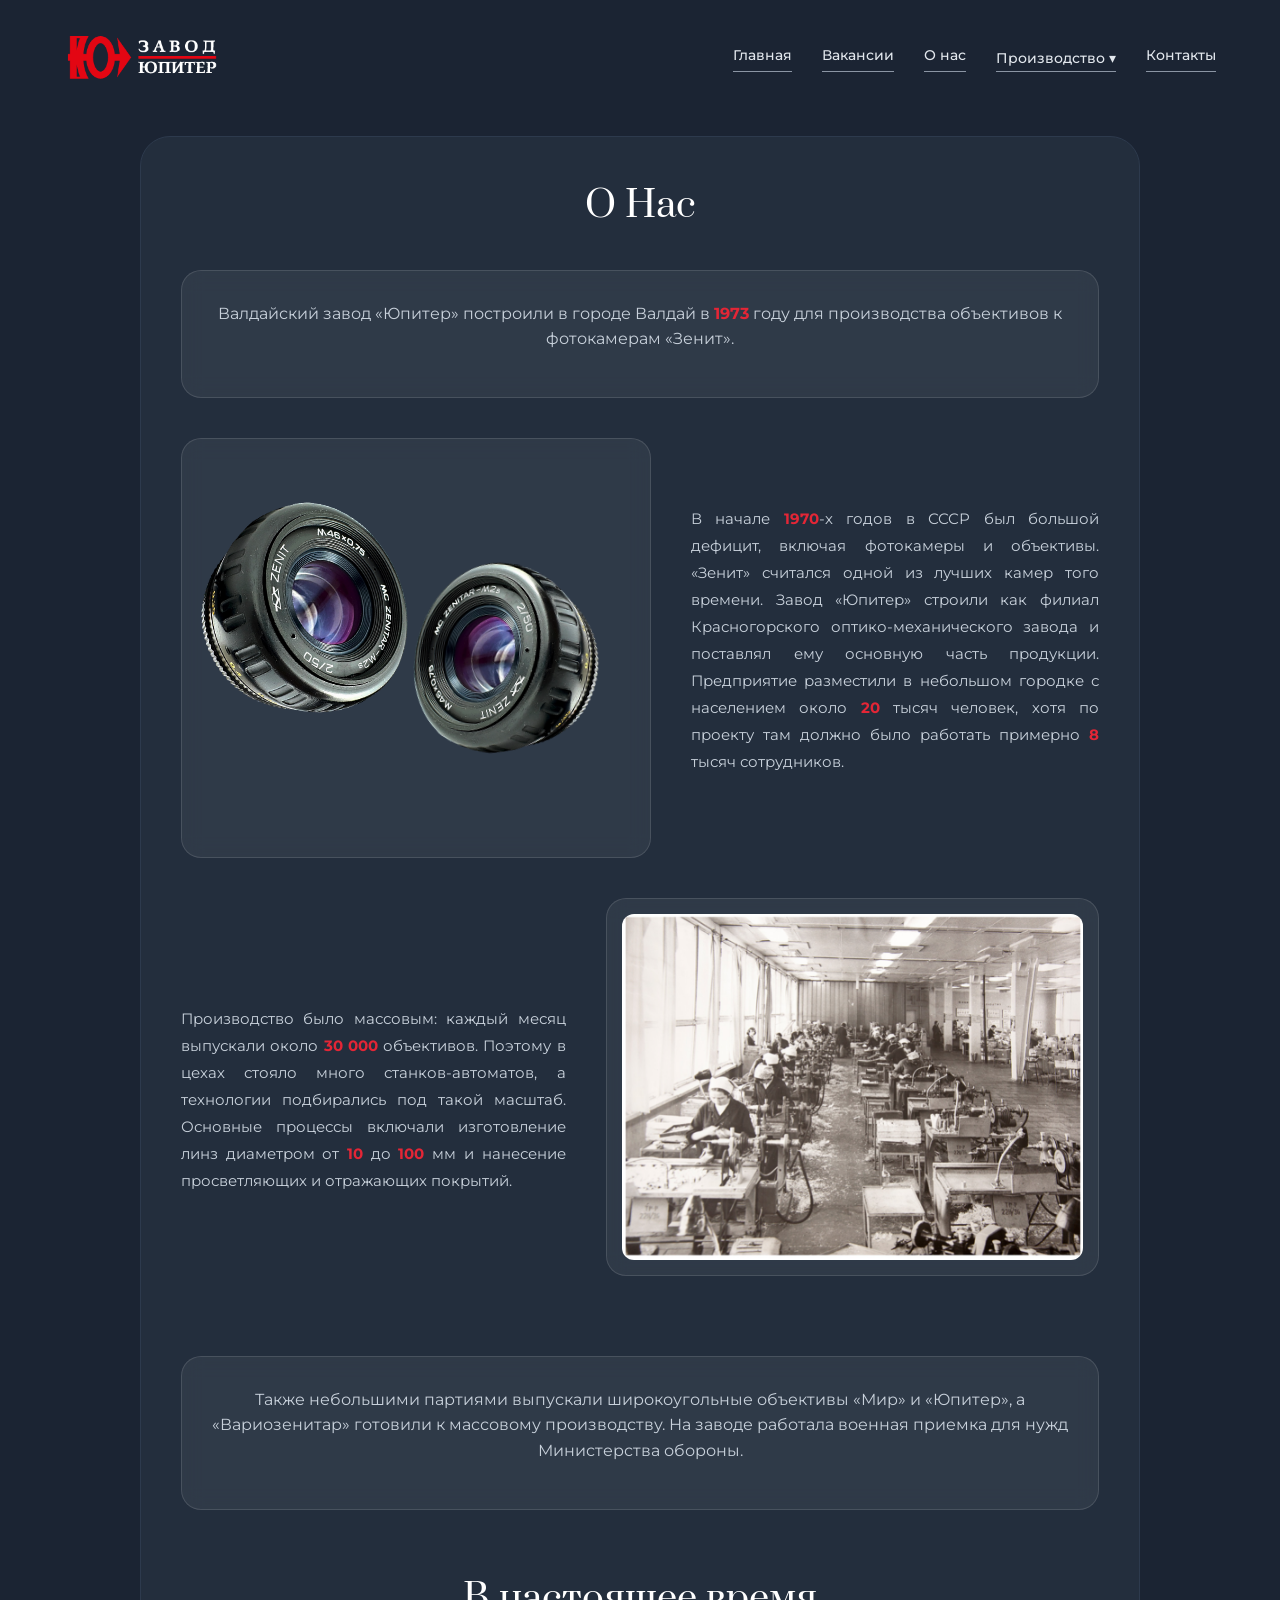
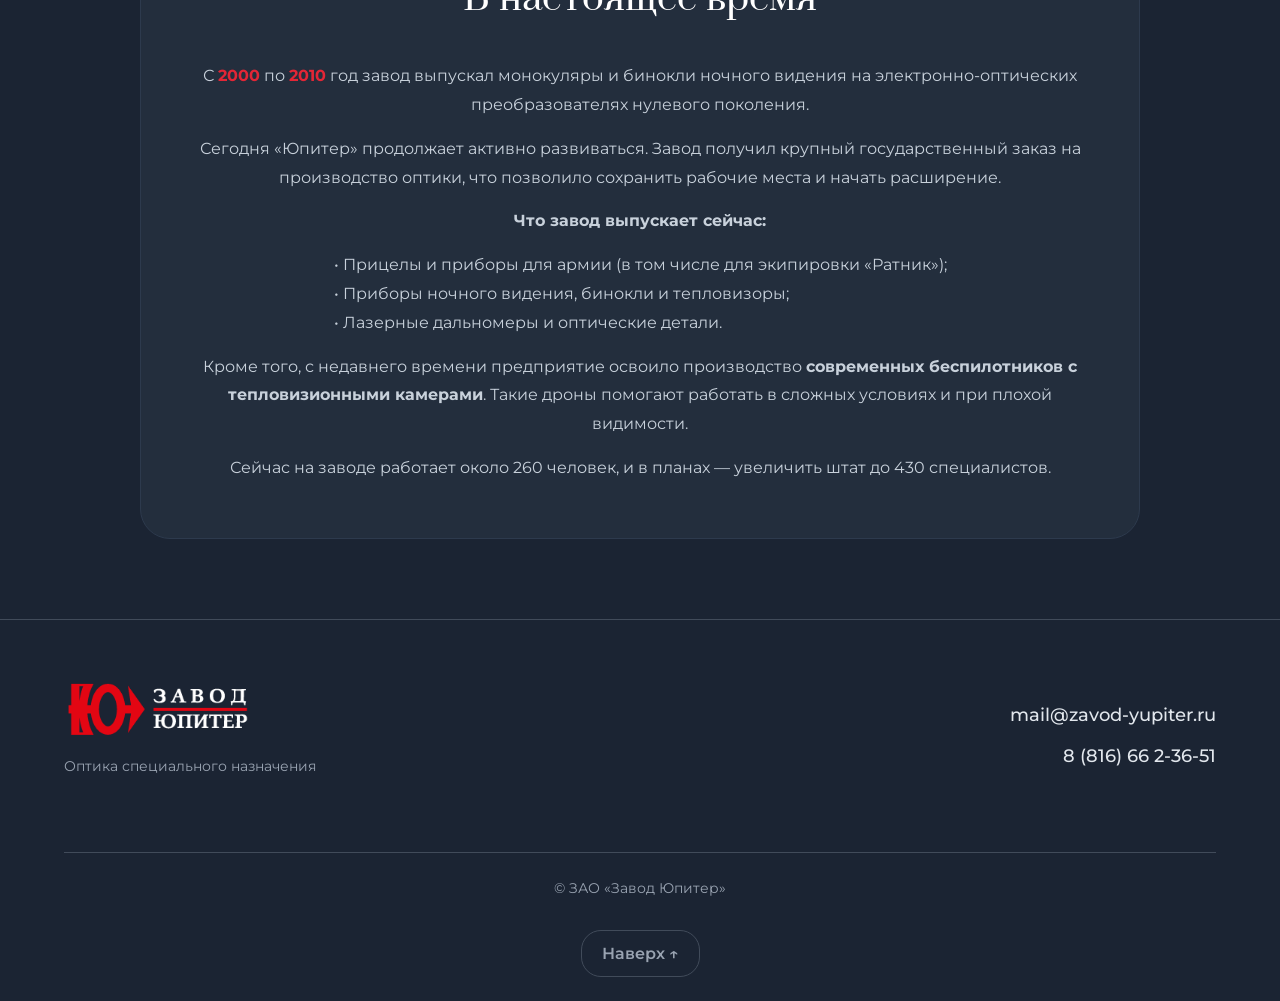
==== commit 1f6f5909: "изменила" ====
--- a/about.html
+++ b/about.html
@@ -44,6 +44,7 @@
 
         <div class="about-wrapper">
             <p class="section-title">О Нас</p>
+
             <div class="glass-box center-text">
                 <p>Валдайский завод «Юпитер» построили в городе Валдай в <span class="red">1973</span> году для производства объективов к фотокамерам «Зенит».</p>
             </div>
@@ -72,10 +73,25 @@
             </div>
 
             <p class="section-title" style="margin-top: 60px;">В настоящее время</p>
-            <div class="center-text">
+
+            <!-- ПРОСТОЙ ТЕКСТ ПРО СОВРЕМЕННОЕ ПРОИЗВОДСТВО -->
+            <div class="center-text" style="line-height: 1.8;">
                 <p>С <span class="red">2000</span> по <span class="red">2010</span> год завод выпускал монокуляры и бинокли ночного видения на электронно-оптических преобразователях нулевого поколения.</p>
-                <p>Сейчас предприятие производит оптико-механические изделия: коллиматорные прицелы, приборы ночного видения, специальные объективы, крепления для оружия и сопутствующие аксессуары.</p>
+                
+                <p>Сегодня «Юпитер» продолжает активно развиваться. Завод получил крупный государственный заказ на производство оптики, что позволило сохранить рабочие места и начать расширение.</p>
+                
+                <p><strong>Что завод выпускает сейчас:</strong></p>
+                <p style="text-align: left; display: inline-block; margin: 0 auto 15px;">
+                    • Прицелы и приборы для армии (в том числе для экипировки «Ратник»);<br>
+                    • Приборы ночного видения, бинокли и тепловизоры;<br>
+                    • Лазерные дальномеры и оптические детали.
+                </p>
+                
+                <p>Кроме того, с недавнего времени предприятие освоило производство <strong>современных беспилотников с тепловизионными камерами</strong>. Такие дроны помогают работать в сложных условиях и при плохой видимости. </p>
+
+                <p>Сейчас на заводе работает около 260 человек, и в планах — увеличить штат до 430 специалистов.</p>
             </div>
+
         </div>
 
         <div class="podval">
@@ -97,6 +113,7 @@
     </div>
 
     <script>
+        // СКРИПТ ДЛЯ МОБИЛЬНОГО МЕНЮ
         document.addEventListener('DOMContentLoaded', function() {
             const dropBtn = document.querySelector('.dropbtn');
             const dropContent = document.querySelector('.dropdown-content');
@@ -109,6 +126,8 @@
                 }
             });
         });
+
+        // СИНИЕ ЧАСТИЦЫ
         const canvas = document.getElementById('particleCanvas');
         const ctx = canvas.getContext('2d');
         let width, height;
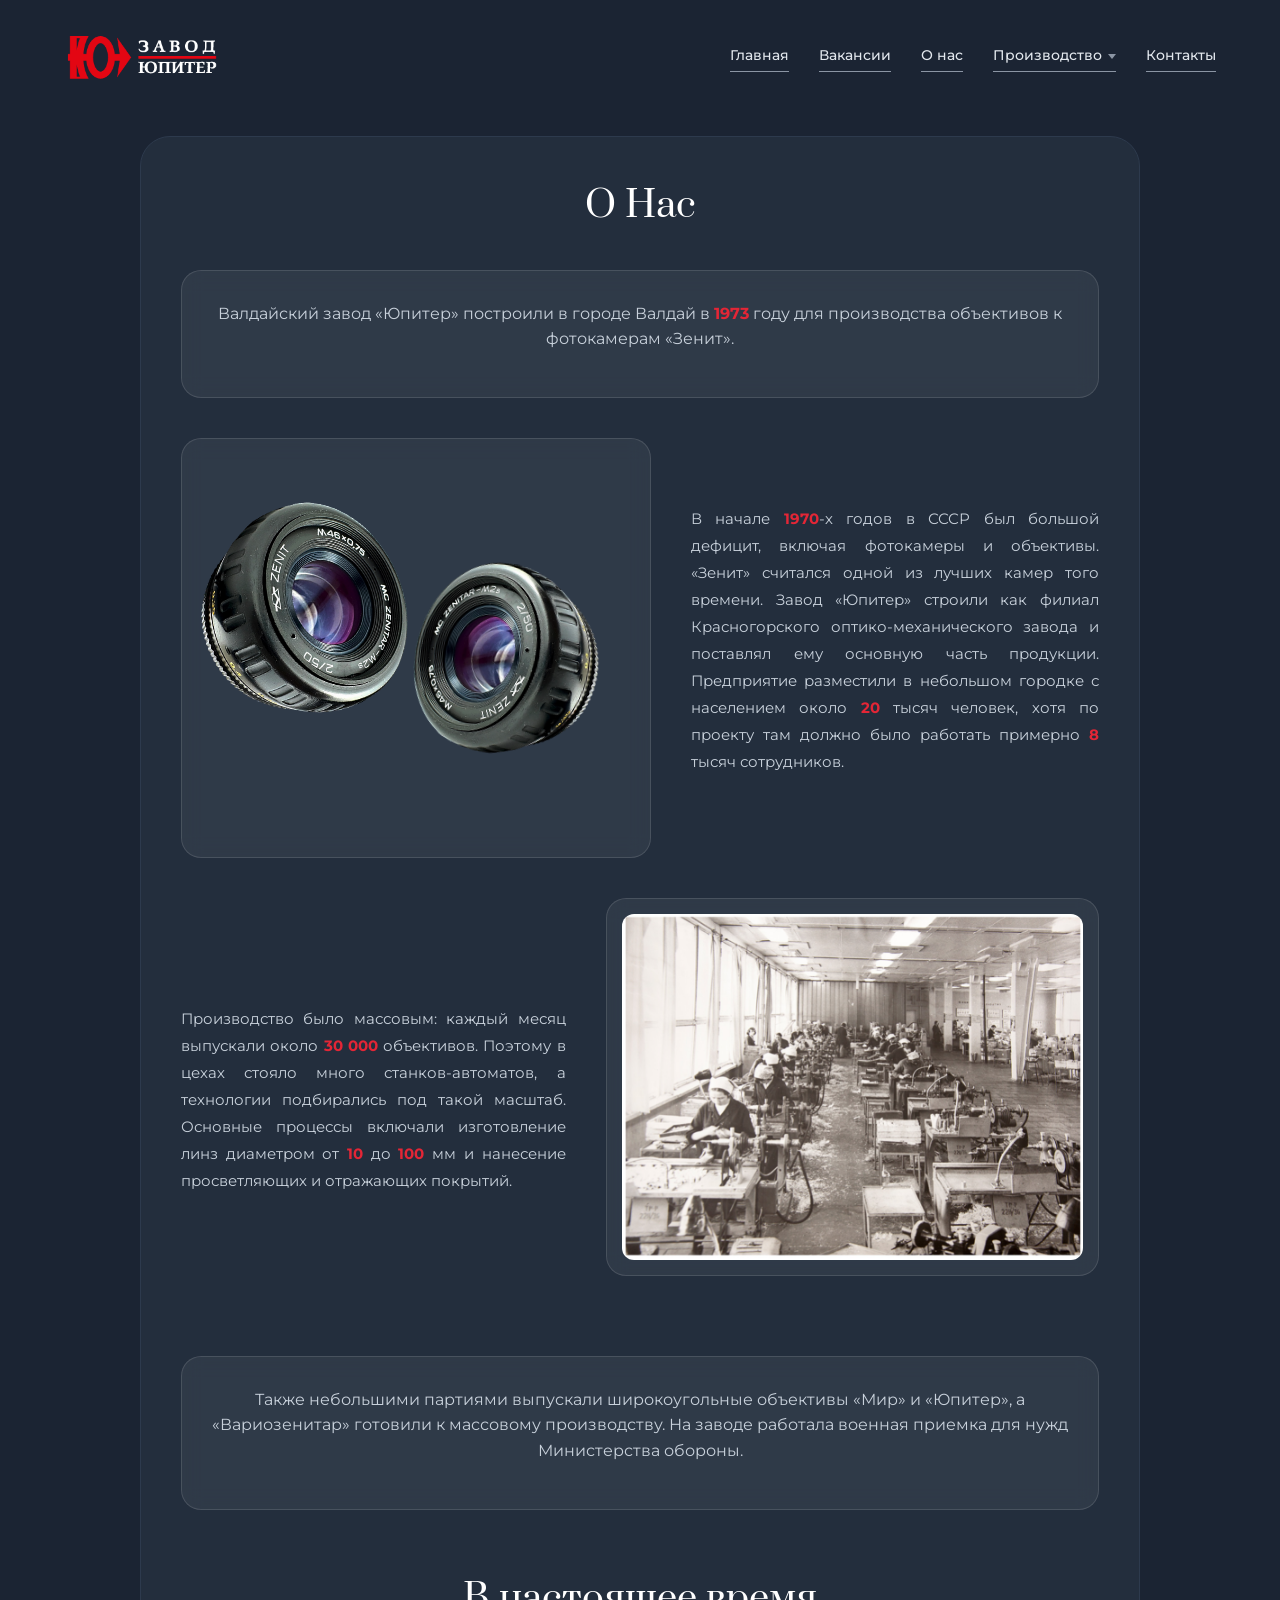
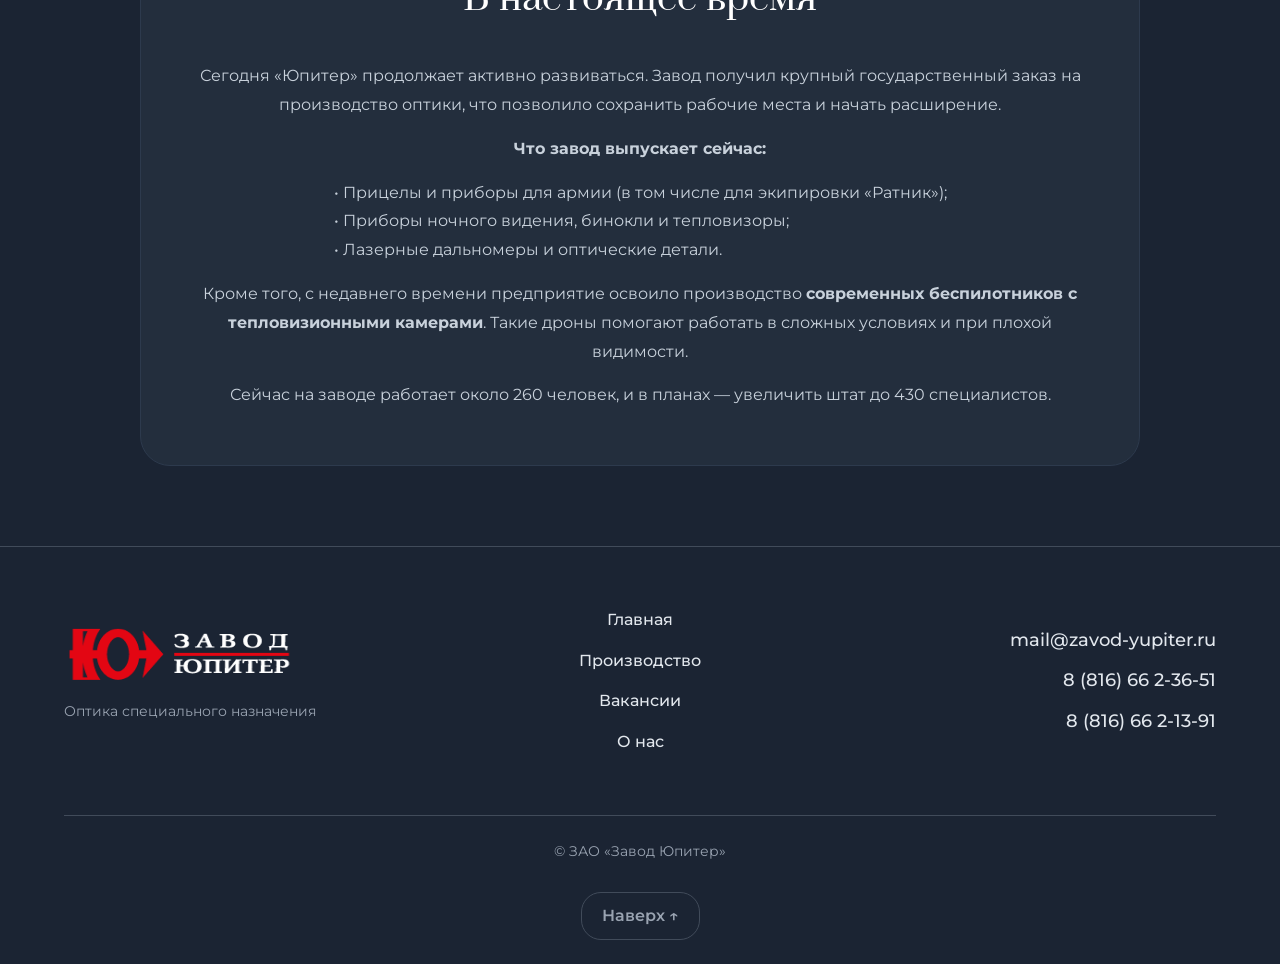
==== commit c9e6ed6b: "изменила" ====
--- a/about.html
+++ b/about.html
@@ -17,7 +17,7 @@
                 <a href="careers.html">Вакансии</a>
                 <a href="about.html">О нас</a>
                 <div class="dropdown">
-                    <a href="products.html" class="dropbtn">Производство ▾</a>
+                    <a href="products.html" class="dropbtn">Производство</a>
                     <div class="dropdown-content">
                         <div class="dropdown-col">
                             <p class="drop-title">Оптические приборы</p>
@@ -74,10 +74,8 @@
 
             <p class="section-title" style="margin-top: 60px;">В настоящее время</p>
 
-            <!-- ПРОСТОЙ ТЕКСТ ПРО СОВРЕМЕННОЕ ПРОИЗВОДСТВО -->
+            <!-- ПРЕДЛОЖЕНИЕ ПРО 2000-2010 УБРАНО -->
             <div class="center-text" style="line-height: 1.8;">
-                <p>С <span class="red">2000</span> по <span class="red">2010</span> год завод выпускал монокуляры и бинокли ночного видения на электронно-оптических преобразователях нулевого поколения.</p>
-                
                 <p>Сегодня «Юпитер» продолжает активно развиваться. Завод получил крупный государственный заказ на производство оптики, что позволило сохранить рабочие места и начать расширение.</p>
                 
                 <p><strong>Что завод выпускает сейчас:</strong></p>
@@ -91,7 +89,6 @@
 
                 <p>Сейчас на заводе работает около 260 человек, и в планах — увеличить штат до 430 специалистов.</p>
             </div>
-
         </div>
 
         <div class="podval">
@@ -100,9 +97,16 @@
                     <img src="./img/logo1.png" alt="Завод Юпитер" class="podval-logo">
                     <p class="podval-tekst">Оптика специального назначения</p>
                 </div>
+                <div class="podval-menu">
+                    <a href="index.html">Главная</a>
+                    <a href="products.html">Производство</a>
+                    <a href="careers.html">Вакансии</a>
+                    <a href="about.html">О нас</a>
+                </div>
                 <div class="podval-pravo">
                     <a class="podval-ssylka" href="mailto:mail@zavod-yupiter.ru">mail@zavod-yupiter.ru</a>
                     <a class="podval-ssylka" href="tel:+781666623651">8 (816) 66 2-36-51</a>
+                    <a class="podval-ssylka" href="tel:+781666621391">8 (816) 66 2-13-91</a>
                 </div>
             </div>
             <div class="podval-niz">
@@ -113,7 +117,6 @@
     </div>
 
     <script>
-        // СКРИПТ ДЛЯ МОБИЛЬНОГО МЕНЮ
         document.addEventListener('DOMContentLoaded', function() {
             const dropBtn = document.querySelector('.dropbtn');
             const dropContent = document.querySelector('.dropdown-content');
@@ -127,12 +130,9 @@
             });
         });
 
-        // СИНИЕ ЧАСТИЦЫ
         const canvas = document.getElementById('particleCanvas');
         const ctx = canvas.getContext('2d');
-        let width, height;
-        let particles = [];
-        let mouse = { x: -1000, y: -1000 };
+        let width, height, particles = [], mouse = { x: -1000, y: -1000 };
         function resize() { width = canvas.width = window.innerWidth; height = canvas.height = window.innerHeight; }
         window.addEventListener('resize', resize); resize();
         window.addEventListener('mousemove', (e) => { mouse.x = e.clientX; mouse.y = e.clientY; });
--- a/style.css
+++ b/style.css
@@ -39,7 +39,7 @@
     box-shadow: 0 0 50px rgba(0,0,0,0.8);
 }
 
-/* ================= ШАПКА И ВЫПАДАЮЩЕЕ МЕНЮ ================= */
+/* ================= ШАПКА И МЕНЮ ================= */
 .shapka {
     min-height: 116px;
     width: calc(100% - 128px);
@@ -48,12 +48,16 @@
     align-items: center;
     justify-content: space-between;
     position: relative;
-    z-index: 100; /* Чтобы меню было поверх контента */
+    z-index: 100;
 }
 
 .logo-ssylka img { height: 50px; display: block; }
 
-.menu { display: flex; gap: 30px; align-items: center; }
+.menu { 
+    display: flex; 
+    gap: 30px; 
+    align-items: center;
+}
 
 .menu > a, .dropbtn {
     font-size: 14px;
@@ -62,6 +66,9 @@
     padding-bottom: 4px;
     transition: color 0.3s, border-color 0.3s;
     cursor: pointer;
+    display: flex;
+    align-items: center; 
+    gap: 6px; 
 }
 
 .menu > a:hover, .dropdown:hover .dropbtn { 
@@ -69,11 +76,28 @@
     border-color: #f17882; 
 }
 
+/* КРАСИВАЯ СТРЕЛОЧКА ВНИЗ (через CSS) */
+.dropbtn::after {
+    content: '';
+    display: inline-block;
+    width: 0;
+    height: 0;
+    border-left: 4px solid transparent;
+    border-right: 4px solid transparent;
+    border-top: 5px solid #8b95a4;
+    transition: border-color 0.3s;
+    margin-top: 2px;
+}
+
+.dropdown:hover .dropbtn::after {
+    border-top-color: #f17882;
+}
+
 .dropdown { position: relative; display: inline-block; }
 
 .dropdown-content {
     position: absolute;
-    top: 40px;
+    top: 35px;
     left: 50%;
     transform: translate(-50%, 10px);
     background: rgba(27, 36, 51, 0.95);
@@ -98,15 +122,10 @@
 }
 
 .dropdown-col { display: flex; flex-direction: column; gap: 10px; text-align: left; }
-
 .drop-title {
-    font-size: 16px;
-    color: #99a3b1;
-    margin-bottom: 5px;
-    border-bottom: 1px solid rgba(255, 255, 255, 0.1);
-    padding-bottom: 10px;
-}
-
+    font-size: 16px; color: #99a3b1; margin-bottom: 5px;
+    border-bottom: 1px solid rgba(255, 255, 255, 0.1); padding-bottom: 10px;
+}
 .dropdown-col a { font-size: 14px; color: #e2e7ed; transition: color 0.2s; }
 .dropdown-col a:hover { color: #f17882; }
 
@@ -203,27 +222,16 @@
 .dot { width: 12px; height: 12px; border-radius: 50%; background: #cccccc; cursor: pointer; transition: background 0.3s; }
 .dot.active { background: #00bcd4; }
 
-/* ПАТЕНТЫ */
-.patenty { width: calc(100% - 128px); max-width: 1200px; margin: 0 auto; padding: 60px 0 80px; }
-.shapka-sekcii { text-align: center; margin-bottom: 40px; }
-.zagolovok-sekcii { font-size: 38px; margin-bottom: 15px; }
-.podzagolovok-sekcii { font-size: 16px; color: #99a3b1; }
-.setka-patentov { display: grid; grid-template-columns: repeat(4, 1fr); gap: 20px; max-width: 800px; margin: 0 auto; }
-.patent-mesto { aspect-ratio: 3 / 4; border-radius: 12px; overflow: hidden; padding: 6px; background: rgba(37, 47, 62, 0.42); backdrop-filter: blur(20px); border: 1px solid rgba(255, 255, 255, 0.14); cursor: pointer; transition: transform 0.2s; }
-.patent-mesto:hover { transform: scale(1.05); }
-.patent-mesto img { width: 100%; height: 100%; object-fit: cover; background: #f4f4f4; border-radius: 8px; }
-
-.modal { display: none; position: fixed; top: 0; left: 0; width: 100%; height: 100%; background: rgba(0, 0, 0, 0.9); z-index: 9999; backdrop-filter: blur(5px); }
-.modal img { margin: 5vh auto; max-width: 90%; max-height: 90vh; border-radius: 8px; display: block; }
-.close { position: absolute; top: 20px; right: 40px; font-size: 40px; color: #fff; cursor: pointer; font-weight: bold; }
-
 /* КОНТАКТЫ */
 .kontakty { width: calc(100% - 128px); max-width: 1200px; margin: 0 auto; border-top: 1px solid #414b5a; padding: 80px 0 100px; text-align: center; }
+.zagolovok-sekcii { font-size: 38px; margin-bottom: 15px; color: #ffffff; }
 .steklo-blok { display: flex; justify-content: space-around; max-width: 700px; margin: 40px auto 0; padding: 40px; background: rgba(255, 255, 255, 0.05); backdrop-filter: blur(15px); border: 1px solid rgba(255, 255, 255, 0.1); border-radius: 16px; }
 .kontakt-kol { display: flex; flex-direction: column; gap: 8px; }
 .nadzagolovok { font-size: 12px; text-transform: uppercase; color: #99a3b1; margin-bottom: 8px; font-weight: 600; }
 .ssylka { font-size: 18px; font-weight: 500; }
 .ssylka:hover { color: #f17882; }
+.ssylka-serebro { font-size: 14px; color: #99a3b1; }
+.ssylka-serebro:hover { color: #f17882; }
 
 /* ОБЩАЯ ОБЕРТКА СТРАНИЦ */
 .about-wrapper { width: calc(100% - 128px); max-width: 1000px; margin: 20px auto 80px; background: #232e3d; border: 1px solid #2d3a4d; border-radius: 30px; padding: 40px; }
@@ -267,25 +275,22 @@
 details[open] .plus { transform: rotate(45deg); color: #f17882; }
 .vacancy-content { padding: 0 25px 25px 25px; color: #c8d1db; font-size: 15px; }
 
-/* ПОДВАЛ */
+/* ================= ПОДВАЛ ================= */
 .podval { border-top: 1px solid #414b5a; padding: 60px 0 0; }
-.podval-obolochka { width: calc(100% - 128px); max-width: 1200px; margin: 0 auto; display: flex; justify-content: space-between; align-items: center; padding-bottom: 60px; }
-.podval-levo { display: flex; flex-direction: column; gap: 15px; }
+.podval-obolochka { width: calc(100% - 128px); max-width: 1200px; margin: 0 auto; display: flex; justify-content: space-between; align-items: center; padding-bottom: 60px; gap: 30px; }
+.podval-levo { display: flex; flex-direction: column; gap: 15px; flex: 1; }
 .podval-logo { height: 60px; width: auto; }
 .podval-tekst { color: #99a3b1; font-size: 14px; }
-.podval-pravo { display: flex; flex-direction: column; gap: 12px; text-align: right; }
+.podval-menu { display: flex; flex-direction: column; gap: 15px; text-align: center; flex: 1; }
+.podval-menu a { font-size: 16px; font-weight: 500; color: #e2e7ed; transition: color 0.3s; }
+.podval-menu a:hover { color: #f17882; }
+.podval-pravo { display: flex; flex-direction: column; gap: 12px; text-align: right; flex: 1; }
 .podval-ssylka { font-size: 18px; font-weight: 500; color: #e2e7ed; }
+.podval-ssylka:hover { color: #f17882; }
 .podval-niz { width: calc(100% - 128px); max-width: 1200px; margin: 0 auto; padding: 24px 0; border-top: 1px solid #414b5a; display: flex; flex-direction: column; justify-content: center; align-items: center; gap: 15px; font-size: 14px; color: #99a3b1; }
 .btn-up { font-weight: 600; color: #99a3b1; font-size: 16px; padding: 10px 20px; border: 1px solid #414b5a; border-radius: 20px; transition: 0.3s; }
 .btn-up:hover { color: #f17882; border-color: #f17882; }
-/* ================= ФОТО В КАТЕГОРИЯХ ================= */
-.product-img {
-    width: 100%;
-    height: 300px;
-    object-fit: cover; /* Фото заполняет блок, не искажаясь */
-    border-radius: 12px;
-    display: block;
-}
+
 /* ================= АДАПТИВ ================= */
 @media (max-width: 1000px) {
     .shapka, .pervyy-ekran, .patenty, .kontakty, .podval-obolochka, .about-wrapper, .podval-niz { width: calc(100% - 64px); }
@@ -297,22 +302,11 @@
     .next { right: 20px; }
     .top-scroll-block { grid-template-columns: repeat(3, 1fr); gap: 15px; }
     .pervyy-ekran::before, .pervyy-ekran::after { width: 450px; height: 450px; }
-    .setka-patentov { max-width: 600px; gap: 15px; }
     
-    /* Меню на планшетах и телефонах */
-    .dropdown-content {
-        display: none;
-        position: absolute;
-        top: 40px; left: 50%; transform: translateX(-50%);
-        flex-direction: column;
-        width: 260px;
-        padding: 20px;
-        background: #232e3d;
-        box-shadow: 0 10px 30px rgba(0,0,0,0.8);
-        opacity: 1; visibility: visible;
-    }
+    .dropdown-content { display: none; position: absolute; top: 35px; left: 50%; transform: translateX(-50%); flex-direction: column; width: 260px; padding: 20px; background: #232e3d; box-shadow: 0 10px 30px rgba(0,0,0,0.8); opacity: 1; visibility: visible; }
     .dropdown-content.show { display: flex; }
     .dropdown:hover .dropdown-content { transform: translateX(-50%); }
+    .podval-obolochka { flex-wrap: wrap; }
 }
 
 @media (max-width: 700px) {
@@ -326,7 +320,9 @@
     .col-photo { min-height: 360px; width: 100%; }
     .obj-left { width: 55%; transform: rotate(146deg); top: 20px; left: 0%; }
     .obj-right { width: 50%; transform: rotate(186deg); top: 150px; right: 0%; }
-    .podval-obolochka { flex-direction: column; align-items: flex-start; gap: 30px; padding-bottom: 40px; }
+    .podval-obolochka { flex-direction: column; align-items: center; gap: 40px; padding-bottom: 40px; text-align: center; }
+    .podval-pravo { text-align: center; }
+    .podval-levo { align-items: center; }
     .top-scroll-block { grid-template-columns: 1fr; gap: 15px; }
     .scroll-item { padding: 20px; }
     .slider-block { height: 500px; }
@@ -336,7 +332,6 @@
     .prev { left: 10px; }
     .next { right: 10px; }
     .pervyy-ekran::before, .pervyy-ekran::after { width: 300px; height: 300px; }
-    .setka-patentov { max-width: 100%; grid-template-columns: repeat(2, 1fr); gap: 10px; }
     .production-item summary { font-size: 16px; padding: 20px; }
     .production-content { padding: 0 20px 20px 20px; }
 }
